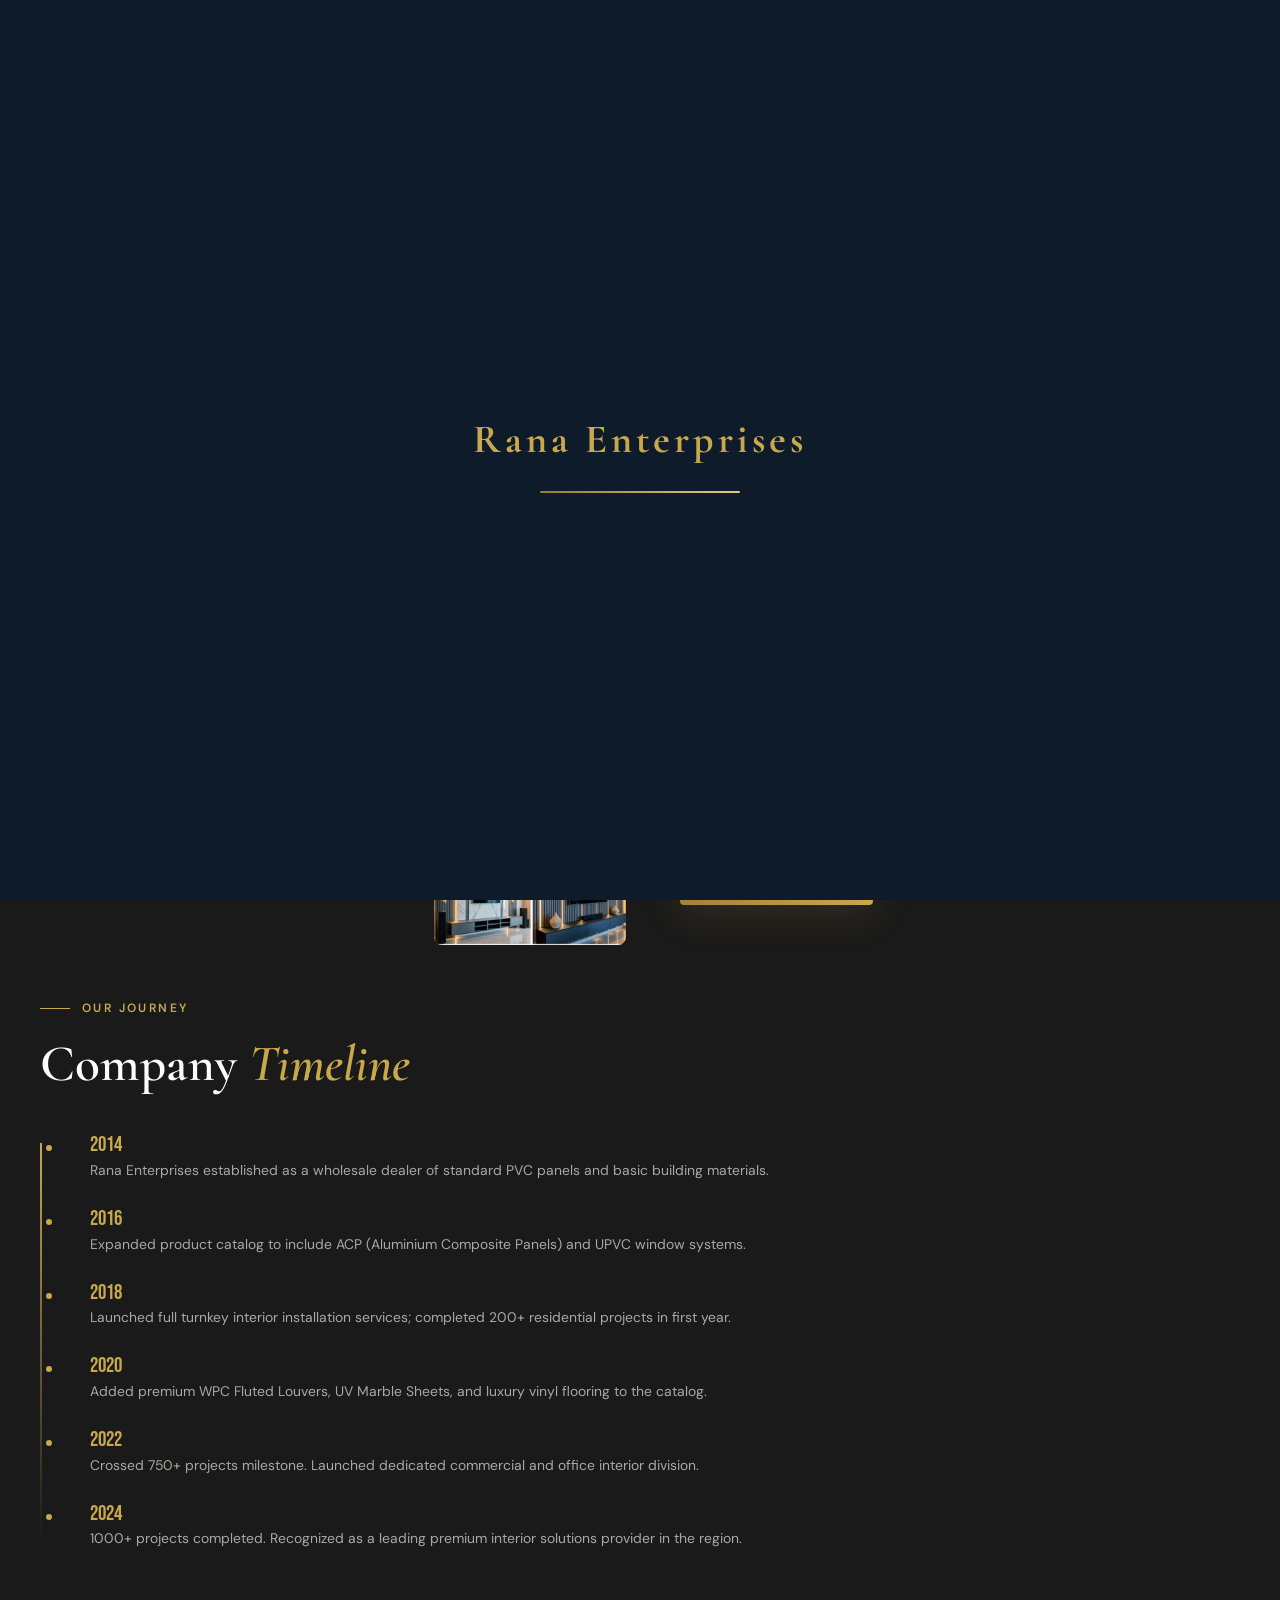
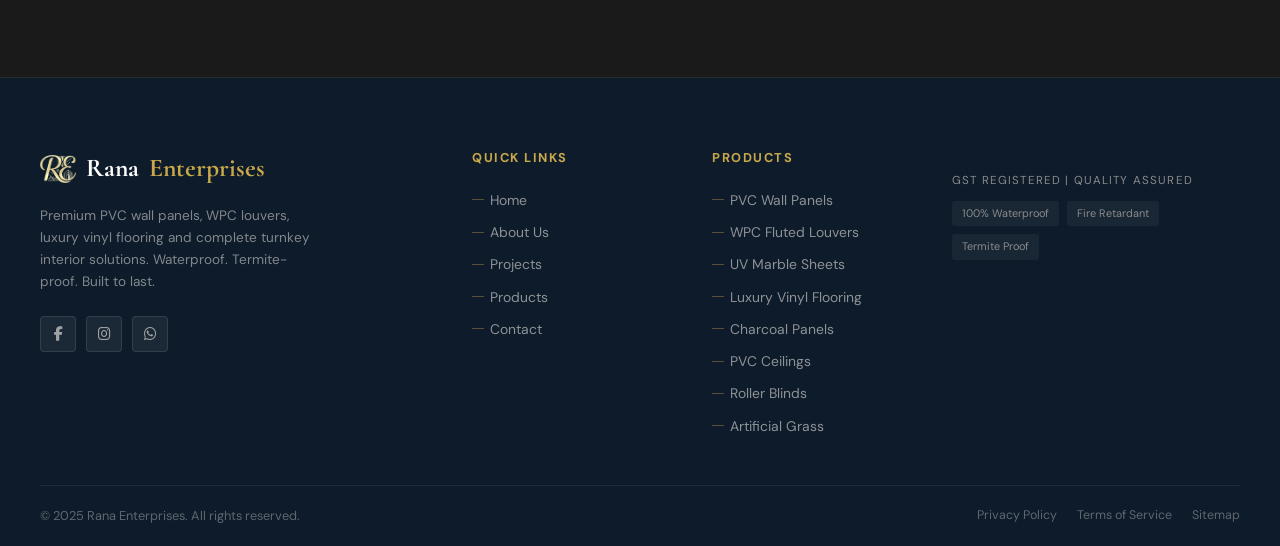
==== about.html @ abaf4eef "f" ====
<!DOCTYPE html>
<html lang="en">
<head>
<meta charset="UTF-8">
<meta name="viewport" content="width=device-width, initial-scale=1.0">
<title>Rana Enterprises | About Us</title>
<meta name="description" content="Learn how Rana Enterprises delivers durable PVC, WPC, and composite interior solutions with expert design and installation services.">
<meta property="og:title" content="Rana Enterprises | Premium Interior Solutions">
<meta property="og:description" content="Transform your space with premium PVC wall panels, WPC louvers, and flooring systems. Waterproof. Termite-proof. 1000+ projects.">
<meta property="og:type" content="website">
<meta property="og:url" content="https://ranaenterprise.netlify.app/about.html">
<meta property="og:site_name" content="Rana Enterprises">
<meta property="og:image" content="https://ranaenterprise.netlify.app/images/hero%20image.jpeg">
<meta name="twitter:card" content="summary_large_image">
<meta name="twitter:title" content="Rana Enterprises | Premium Interior Solutions">
<meta name="twitter:description" content="Learn about Rana Enterprises and our premium interior materials and turnkey installation services.">
<meta name="twitter:image" content="https://ranaenterprise.netlify.app/images/hero%20image.jpeg">
<link rel="canonical" href="https://ranaenterprise.netlify.app/about.html">
<meta name="robots" content="index, follow">
<meta name="google-site-verification" content="ZkiQlx0ZmdJBZcfLqSFA2sCXxiB3icW25ZagEXzo4P0">
<link rel="icon" href="images/logo/small logo.png" type="image/png">
<link rel="preconnect" href="https://fonts.googleapis.com">
<link href="https://fonts.googleapis.com/css2?family=Cormorant+Garamond:wght@300;400;500;600;700&family=DM+Sans:wght@300;400;500;600&family=Bebas+Neue&display=swap" rel="stylesheet">
<link rel="stylesheet" href="style.css">
<link rel="stylesheet" href="https://cdnjs.cloudflare.com/ajax/libs/font-awesome/6.5.0/css/all.min.css">
<script type="application/ld+json">
{
  "@context": "https://schema.org",
  "@type": "LocalBusiness",
  "name": "Rana Enterprises",
  "description": "Premium PVC wall panels, WPC louvers, flooring systems, and turnkey interior solutions.",
  "telephone": "+91-92652-11720",
  "address": {
    "@type": "PostalAddress",
    "addressCountry": "IN"
  },
  "openingHours": "Mo-Sa 09:00-19:00",
  "sameAs": ["https://www.facebook.com/share/1EucKPHmj1/","https://www.instagram.com/ranjeet_rana_0121"]
}
</script>
<script type="application/ld+json">
{
  "@context": "https://schema.org",
  "@type": "WebSite",
  "name": "Rana Enterprises",
  "alternateName": "Rana",
  "url": "https://ranaenterprise.netlify.app/"
}
</script>
</head>
<body>
<div id="scroll-progress"></div>
<div id="loader">
  <div class="loader-logo">Rana Enterprises</div>
  <div class="loader-line"><div class="loader-line-fill"></div></div>
</div>
<nav id="navbar">
  <a href="index.html" class="nav-logo">
    <div class="nav-logo-icon"><img src="images/logo/small logo.png" alt="Rana Enterprises logo"></div>
    Rana <span>Enterprises</span>
  </a>
  <div class="nav-menu" id="nav-menu">
    <a href="index.html" data-page="home">Home</a>
    <a href="about.html" data-page="about">About Us</a>
    <a href="projects.html" data-page="projects">Projects</a>
    <a href="products.html" data-page="products-page">Products</a>
    <a href="contact.html" data-page="contact">Contact</a>
  </div>
  <div class="hamburger" id="hamburger" onclick="toggleMobile()">
    <span></span><span></span><span></span>
  </div>
</nav><div class="mobile-menu" id="mobile-menu">
  <a href="index.html" onclick="closeMobile()">Home</a>
  <a href="about.html" onclick="closeMobile()">About Us</a>
  <a href="projects.html" onclick="closeMobile()">Projects</a>
  <a href="products.html" onclick="closeMobile()">Products</a>
  <a href="contact.html" onclick="closeMobile()">Contact</a>
  </div>
<div style="height:72px;background:var(--deep-blue)"></div>
  <section id="about" class="section-pad">
    <div class="container">
      <div class="about-grid">
        <div class="about-images" data-aos="fade-right">
          <div class="about-img-main">
            <video src="images/about .mp4" class="about-main-video" autoplay muted loop playsinline preload="metadata" aria-label="Rana Enterprises interior solutions"></video>
          </div>
          <div class="about-img-accent">
            <img src="images/img.jpeg" alt="PVC Panel Installation" loading="lazy">
          </div>
        </div>
        <div class="about-content" data-aos="fade-left">
          <div class="section-label">Our Story</div>
          <h1 class="section-title">Pioneering <em>Interior Excellence</em> for Over a Decade</h1>
          <div class="gold-line"></div>
          <p style="font-size:0.95rem;color:rgba(248,244,238,0.7);line-height:1.8;margin-bottom:16px">Founded with a vision to bring world-class interior finishing materials to every Indian home and business, Rana Enterprises has grown from a modest building materials dealership into a comprehensive interior solutions provider with deep expertise in PVC, WPC, and composite materials.</p>
          <p style="font-size:0.95rem;color:rgba(248,244,238,0.7);line-height:1.8;margin-bottom:32px">Operating as both a wholesale distributor and a turnkey interior services company, we bridge the gap between wholesale affordability and premium architectural design—serving homeowners, contractors, architects, and commercial developers with equal dedication.</p>
          <div style="display:grid;grid-template-columns:1fr 1fr 1fr;gap:20px;margin-bottom:36px">
            <div style="text-align:center;padding:20px;background:rgba(255,255,255,0.03);border-radius:8px;border:1px solid rgba(201,168,76,0.15)">
              <div style="font-family:'Bebas Neue',sans-serif;font-size:2.5rem;color:var(--gold);line-height:1" class="counter" data-target="1000">0</div>
              <div style="font-size:0.75rem;color:var(--text-muted);text-transform:uppercase;letter-spacing:0.08em;margin-top:4px">Projects</div>
            </div>
            <div style="text-align:center;padding:20px;background:rgba(255,255,255,0.03);border-radius:8px;border:1px solid rgba(201,168,76,0.15)">
              <div style="font-family:'Bebas Neue',sans-serif;font-size:2.5rem;color:var(--gold);line-height:1" class="counter" data-target="10">0</div>
              <div style="font-size:0.75rem;color:var(--text-muted);text-transform:uppercase;letter-spacing:0.08em;margin-top:4px">Years Exp.</div>
            </div>
            <div style="text-align:center;padding:20px;background:rgba(255,255,255,0.03);border-radius:8px;border:1px solid rgba(201,168,76,0.15)">
              <div style="font-family:'Bebas Neue',sans-serif;font-size:2.5rem;color:var(--gold);line-height:1" class="counter" data-target="500">0</div>
              <div style="font-size:0.75rem;color:var(--text-muted);text-transform:uppercase;letter-spacing:0.08em;margin-top:4px">Happy Clients</div>
            </div>
          </div>
          <a href="contact.html" class="btn-primary"><i class="fas fa-phone"></i> Get in Touch</a>
        </div>
      </div>

      <!-- Timeline -->
      <div style="margin-top:80px" data-aos>
        <div class="section-label">Our Journey</div>
        <h2 class="section-title" style="margin-bottom:40px">Company <em>Timeline</em></h2>
        <div class="timeline">
          <div class="timeline-item">
            <div class="timeline-year">2014</div>
            <div class="timeline-desc">Rana Enterprises established as a wholesale dealer of standard PVC panels and basic building materials.</div>
          </div>
          <div class="timeline-item">
            <div class="timeline-year">2016</div>
            <div class="timeline-desc">Expanded product catalog to include ACP (Aluminium Composite Panels) and UPVC window systems.</div>
          </div>
          <div class="timeline-item">
            <div class="timeline-year">2018</div>
            <div class="timeline-desc">Launched full turnkey interior installation services; completed 200+ residential projects in first year.</div>
          </div>
          <div class="timeline-item">
            <div class="timeline-year">2020</div>
            <div class="timeline-desc">Added premium WPC Fluted Louvers, UV Marble Sheets, and luxury vinyl flooring to the catalog.</div>
          </div>
          <div class="timeline-item">
            <div class="timeline-year">2022</div>
            <div class="timeline-desc">Crossed 750+ projects milestone. Launched dedicated commercial and office interior division.</div>
          </div>
          <div class="timeline-item">
            <div class="timeline-year">2024</div>
            <div class="timeline-desc">1000+ projects completed. Recognized as a leading premium interior solutions provider in the region.</div>
          </div>
        </div>
      </div>
    </div>
  </section>
</div>

<!-- ==========================================<footer>==========================================-->
<footer>
  <div class="footer-main">
    <div class="container">
      <div class="footer-grid">
        <div class="footer-brand">
          <div class="footer-logo"><div class="nav-logo-icon"><img src="images/logo/small logo.png" alt="Rana Enterprises logo"></div>Rana <span>Enterprises</span></div>
          <p class="footer-tagline">Premium PVC wall panels, WPC louvers, luxury vinyl flooring and complete turnkey interior solutions. Waterproof. Termite-proof. Built to last.</p>
          <div class="footer-socials">
            <a href="https://www.facebook.com/share/1EucKPHmj1/" class="social-btn" aria-label="Facebook" target="_blank" rel="noopener noreferrer"><i class="fab fa-facebook-f"></i></a>
            <a href="https://www.instagram.com/ranjeet_rana_0121?igsh=bjB0dzAxNHVwMGg=" class="social-btn" aria-label="Instagram" target="_blank" rel="noopener noreferrer"><i class="fab fa-instagram"></i></a>
            <a href="https://wa.me/919265211720" class="social-btn" aria-label="WhatsApp" target="_blank" rel="noopener noreferrer"><i class="fab fa-whatsapp"></i></a>
          </div>
        </div>
        <div class="footer-col">
          <h4>Quick Links</h4>
          <div class="footer-links">
            <a href="index.html">Home</a>
            <a href="about.html">About Us</a>
            <a href="projects.html">Projects</a>
            <a href="products.html">Products</a>
            <a href="contact.html">Contact</a>
          </div>
        </div>
        <div class="footer-col">
          <h4>Products</h4>
          <div class="footer-links">
            <a href="#">PVC Wall Panels</a>
            <a href="#">WPC Fluted Louvers</a>
            <a href="#">UV Marble Sheets</a>
            <a href="#">Luxury Vinyl Flooring</a>
            <a href="#">Charcoal Panels</a>
            <a href="#">PVC Ceilings</a>
            <a href="#">Roller Blinds</a>
            <a href="#">Artificial Grass</a>
          </div>
        </div>
        <div class="footer-col">
          <div style="margin-top:24px">
            <p style="font-size:0.72rem;color:var(--text-muted);text-transform:uppercase;letter-spacing:0.1em;margin-bottom:10px">GST Registered | Quality Assured</p>
            <div style="display:flex;flex-wrap:wrap;gap:8px">
              <span style="padding:4px 10px;background:rgba(255,255,255,0.05);border-radius:3px;font-size:0.68rem;color:var(--text-muted)">100% Waterproof</span>
              <span style="padding:4px 10px;background:rgba(255,255,255,0.05);border-radius:3px;font-size:0.68rem;color:var(--text-muted)">Fire Retardant</span>
              <span style="padding:4px 10px;background:rgba(255,255,255,0.05);border-radius:3px;font-size:0.68rem;color:var(--text-muted)">Termite Proof</span>
            </div>
          </div>
        </div>
      </div>
    </div>
  </div>
  <div class="container">
    <div class="footer-bottom">
      <p>© 2025 Rana Enterprises. All rights reserved.</p>
      <div class="footer-bottom-links">
        <a href="#">Privacy Policy</a>
        <a href="#">Terms of Service</a>
        <a href="#">Sitemap</a>
      </div>
    </div>
  </div></footer><div class="modal-overlay" id="quote-modal">
  <div class="modal-box">
    <button class="modal-close" onclick="closeModal()"><i class="fas fa-times"></i></button>
    <h3 class="section-title" style="font-size:1.5rem;margin-bottom:6px">Request Free Estimate</h3>
    <p style="color:var(--text-muted);font-size:0.85rem;margin-bottom:24px">Share your details and we'll contact you within 2 hours.</p>
    <div class="form-group"><label>Full Name *</label><input type="text" placeholder="Your name"></div>
    <div class="form-group"><label>Phone *</label><input type="tel" placeholder="+91-92652-11720"></div>
    <div class="form-group"><label>Service Needed</label>
      <select>
        <option>Wall Paneling</option>
        <option>Flooring</option>
        <option>Ceiling</option>
        <option>Full Turnkey Interior</option>
        <option>Renovation</option>
      </select>
    </div>
    <button class="btn-primary" style="width:100%;justify-content:center" onclick="submitForm()"><i class="fas fa-paper-plane"></i> Submit Request</button>
  </div>
</div>
<div class="floating-buttons">
  <a href="https://wa.me/919265211720" class="floating-btn floating-btn-whatsapp" title="WhatsApp"><i class="fab fa-whatsapp"></i></a>
  <a href="tel:+919265211720" class="floating-btn floating-btn-call" title="Call"><i class="fas fa-phone"></i></a>
  <a href="contact.html" class="floating-btn floating-btn-quote" title="Get Quote"><i class="fas fa-envelope"></i></a>
</div>
<script src="app.js"></script>
<script>window.addEventListener("load", function(){ setTimeout(function(){ document.getElementById("loader").classList.add("hidden"); }, 1900); initCounters(); initAOS(); });</script>
</body>
</html>
---- style.css ----
/* ==========================================
   CSS VARIABLES & RESET
==========================================*/
:root {
  --gold: #C9A84C;
  --gold-light: #E2C97E;
  --gold-dark: #9A7A2E;
  --charcoal: #1A1A1A;
  --charcoal-mid: #2A2A2A;
  --charcoal-soft: #3A3A3A;
  --deep-blue: #0D1B2A;
  --blue-accent: #1E3A5F;
  --cream: #F8F4EE;
  --cream-dark: #EDE6D9;
  --white: #FFFFFF;
  --text-muted: #8A8A8A;
  --glass-bg: rgba(255,255,255,0.05);
  --glass-border: rgba(201,168,76,0.2);
  --shadow-gold: 0 8px 40px rgba(201,168,76,0.15);
  --shadow-deep: 0 20px 60px rgba(0,0,0,0.4);
  --radius: 4px;
  --radius-lg: 12px;
  --transition: all 0.4s cubic-bezier(0.25,0.46,0.45,0.94);
}

*, *::before, *::after { margin:0; padding:0; box-sizing:border-box; }

html { scroll-behavior: smooth; font-size: 16px; }

body {
  font-family: 'DM Sans', sans-serif;
  background: var(--charcoal);
  color: var(--cream);
  overflow-x: hidden;
  line-height: 1.6;
}

img { max-width:100%; display:block; }
a { text-decoration:none; color:inherit; }
button { cursor:pointer; font-family:inherit; border:none; outline:none; }
ul { list-style:none; }

/* ==========================================
   SCROLL PROGRESS BAR
==========================================*/
#scroll-progress {
  position: fixed;
  top: 0; left: 0;
  height: 3px;
  background: linear-gradient(90deg, var(--gold-dark), var(--gold-light));
  z-index: 9999;
  width: 0%;
  transition: width 0.1s;
}

/* ==========================================
   LOADING SCREEN
==========================================*/
#loader {
  position: fixed;
  inset: 0;
  background: var(--deep-blue);
  z-index: 99999;
  display: flex;
  flex-direction: column;
  align-items: center;
  justify-content: center;
  gap: 20px;
  transition: opacity 0.6s, visibility 0.6s;
}
#loader.hidden { opacity:0; visibility:hidden; }
.loader-logo {
  font-family: 'Cormorant Garamond', serif;
  font-size: 2.5rem;
  font-weight: 700;
  color: var(--gold);
  letter-spacing: 0.1em;
}
.loader-line {
  width: 200px;
  height: 2px;
  background: var(--charcoal-soft);
  border-radius: 10px;
  overflow: hidden;
}
.loader-line-fill {
  height: 100%;
  width: 0%;
  background: linear-gradient(90deg, var(--gold-dark), var(--gold-light));
  animation: load-fill 1.8s ease forwards;
}
@keyframes load-fill { to { width:100%; } }

/* ==========================================
   NAVBAR
==========================================*/
#navbar {
  position: fixed;
  top: 0; left: 0; right: 0;
  z-index: 1000;
  padding: 0 40px;
  height: 72px;
  display: flex;
  align-items: center;
  justify-content: space-between;
  transition: var(--transition);
  background: transparent;
}
#navbar.scrolled {
  background: rgba(10,18,28,0.97);
  backdrop-filter: blur(20px);
  box-shadow: 0 2px 30px rgba(0,0,0,0.5);
  height: 62px;
}
.nav-logo {
  font-family: 'Cormorant Garamond', serif;
  font-size: 1.55rem;
  font-weight: 700;
  color: var(--white);
  letter-spacing: 0.08em;
  display: flex;
  align-items: center;
  gap: 10px;
}
.nav-logo span { color: var(--gold); }
.nav-logo-icon {
  width: 36px; height: 36px;
  display: flex;
  align-items: center;
  justify-content: center;
}
.nav-logo-icon img {
  width: 100%;
  height: 100%;
  object-fit: contain;
}
.nav-menu {
  display: flex;
  align-items: center;
  gap: 32px;
}
.nav-menu a {
  font-size: 0.875rem;
  font-weight: 500;
  letter-spacing: 0.06em;
  text-transform: uppercase;
  color: rgba(248,244,238,0.8);
  position: relative;
  transition: color 0.3s;
}
.nav-menu a::after {
  content:'';
  position:absolute;
  bottom:-4px; left:0;
  width:0; height:1px;
  background: var(--gold);
  transition: width 0.3s;
}
.nav-menu a:hover { color: var(--gold); }
.nav-menu a:hover::after { width:100%; }
.nav-menu a.active { color: var(--gold); }

.nav-actions {
  display: flex;
  align-items: center;
  gap: 12px;
}
.btn-nav-call, .btn-nav-whatsapp, .btn-nav-quote {
  padding: 8px 16px;
  border-radius: var(--radius);
  font-size: 0.8rem;
  font-weight: 600;
  letter-spacing: 0.04em;
  transition: var(--transition);
  display: flex;
  align-items: center;
  gap: 6px;
}
.btn-nav-call {
  background: transparent;
  border: 1px solid rgba(201,168,76,0.4);
  color: var(--gold-light);
}
.btn-nav-call:hover { background: rgba(201,168,76,0.1); border-color: var(--gold); }
.btn-nav-whatsapp {
  background: #25D366;
  color: white;
}
.btn-nav-whatsapp:hover { background: #20BD5A; transform: translateY(-1px); }
.btn-nav-quote {
  background: linear-gradient(135deg, var(--gold-dark), var(--gold));
  color: var(--charcoal);
}
.btn-nav-quote:hover { transform: translateY(-2px); box-shadow: var(--shadow-gold); }

.hamburger {
  display: none;
  flex-direction: column;
  gap: 5px;
  cursor: pointer;
  padding: 4px;
}
.hamburger span {
  display:block; width:24px; height:2px;
  background: var(--cream);
  transition: var(--transition);
}
.hamburger.open span:nth-child(1) { transform: translateY(7px) rotate(45deg); }
.hamburger.open span:nth-child(2) { opacity:0; }
.hamburger.open span:nth-child(3) { transform: translateY(-7px) rotate(-45deg); }

.mobile-menu {
  display: none;
  position: fixed;
  top: 62px; left:0; right:0;
  background: rgba(10,18,28,0.98);
  backdrop-filter: blur(20px);
  padding: 24px 40px 32px;
  flex-direction: column;
  gap: 20px;
  z-index: 999;
  border-bottom: 1px solid var(--glass-border);
}
.mobile-menu.open { display: flex; }
.mobile-menu a {
  font-size: 1rem;
  font-weight: 500;
  letter-spacing: 0.06em;
  text-transform: uppercase;
  color: var(--cream);
  padding: 8px 0;
  border-bottom: 1px solid rgba(255,255,255,0.07);
}

/* ==========================================
   BACK TO TOP & FLOATING BUTTONS
==========================================*/
#back-top {
  position: fixed;
  bottom: 160px; right: 28px;
  width: 44px; height: 44px;
  background: var(--charcoal-mid);
  border: 1px solid var(--glass-border);
  border-radius: 50%;
  display: flex; align-items:center; justify-content:center;
  color: var(--gold);
  font-size: 1rem;
  cursor: pointer;
  opacity: 0; pointer-events: none;
  transition: var(--transition);
  z-index: 990;
}
#back-top.visible { opacity:1; pointer-events:auto; }
#back-top:hover { background: var(--gold); color: var(--charcoal); transform: translateY(-3px); }

/* ==========================================
   FLOATING BUTTONS
==========================================*/
.floating-buttons {
  position: fixed;
  bottom: 28px;
  right: 28px;
  display: flex;
  flex-direction: column;
  gap: 12px;
  z-index: 990;
}

.floating-btn {
  width: 56px;
  height: 56px;
  border-radius: 50%;
  display: flex;
  align-items: center;
  justify-content: center;
  font-size: 1.4rem;
  border: none;
  cursor: pointer;
  transition: var(--transition);
  box-shadow: 0 4px 20px rgba(0,0,0,0.3);
}

.floating-btn-whatsapp {
  background: #25D366;
  color: white;
}

.floating-btn-whatsapp:hover {
  background: #20BD5A;
  transform: scale(1.1) translateY(-3px);
}

.floating-btn-call {
  background: var(--gold);
  color: var(--charcoal);
  font-weight: 600;
}

.floating-btn-call:hover {
  background: var(--gold-light);
  transform: scale(1.1) translateY(-3px);
}

.floating-btn-quote {
  background: linear-gradient(135deg, var(--gold-dark), var(--gold));
  color: var(--charcoal);
}

.floating-btn-quote:hover {
  transform: scale(1.1) translateY(-3px);
  box-shadow: 0 8px 30px rgba(201,168,76,0.3);
}

.whatsapp-float {
  position: fixed;
  bottom: 100px; right: 28px;
  width: 54px; height: 54px;
  background: #25D366;
  border-radius: 50%;
  display: flex; align-items:center; justify-content:center;
  font-size: 1.6rem;
  color: white;
  box-shadow: 0 6px 24px rgba(37,211,102,0.4);
  z-index: 990;
  transition: var(--transition);
  animation: pulse-green 2.5s ease-in-out infinite;
}
.whatsapp-float:hover { transform: scale(1.12); }

.quote-float {
  position: fixed;
  bottom: 28px; right: 28px;
  padding: 12px 20px;
  background: linear-gradient(135deg, var(--gold-dark), var(--gold));
  color: var(--charcoal);
  font-size: 0.8rem;
  font-weight: 700;
  letter-spacing: 0.05em;
  text-transform: uppercase;
  border-radius: 30px;
  z-index: 990;
  box-shadow: var(--shadow-gold);
  transition: var(--transition);
  animation: pulse-gold 3s ease-in-out infinite;
}
.quote-float:hover { transform: translateY(-3px) scale(1.03); }

@keyframes pulse-green {
  0%,100% { box-shadow: 0 6px 24px rgba(37,211,102,0.4); }
  50% { box-shadow: 0 6px 40px rgba(37,211,102,0.7); }
}
@keyframes pulse-gold {
  0%,100% { box-shadow: 0 8px 30px rgba(201,168,76,0.3); }
  50% { box-shadow: 0 8px 50px rgba(201,168,76,0.6); }
}

/* ==========================================
   SECTION UTILITIES
==========================================*/
section { position:relative; }
.container { max-width: 1320px; margin: 0 auto; padding: 0 40px; }
.section-pad { padding: 100px 0; }
.section-pad-sm { padding: 70px 0; }

.section-label {
  font-size: 0.75rem;
  font-weight: 600;
  letter-spacing: 0.2em;
  text-transform: uppercase;
  color: var(--gold);
  display: flex;
  align-items: center;
  gap: 12px;
  margin-bottom: 16px;
}
.section-label::before {
  content:'';
  width:30px; height:1px;
  background: var(--gold);
}

.section-title {
  font-family: 'Cormorant Garamond', serif;
  font-size: clamp(2rem, 4vw, 3.2rem);
  font-weight: 600;
  line-height: 1.2;
  color: var(--white);
  margin-bottom: 20px;
}
.section-title em { color: var(--gold); font-style: italic; }

.section-subtitle {
  font-size: 1rem;
  color: var(--text-muted);
  max-width: 560px;
  line-height: 1.7;
}

.gold-line {
  width: 60px; height: 2px;
  background: linear-gradient(90deg, var(--gold), transparent);
  margin: 20px 0;
}

/* Button styles */
.btn-primary {
  display: inline-flex;
  align-items: center;
  gap: 8px;
  padding: 14px 30px;
  background: linear-gradient(135deg, var(--gold-dark), var(--gold));
  color: var(--charcoal);
  font-weight: 700;
  font-size: 0.875rem;
  letter-spacing: 0.08em;
  text-transform: uppercase;
  border-radius: var(--radius);
  transition: var(--transition);
  box-shadow: var(--shadow-gold);
}
.btn-primary:hover { transform: translateY(-3px); box-shadow: 0 12px 40px rgba(201,168,76,0.4); }

.btn-outline {
  display: inline-flex;
  align-items: center;
  gap: 8px;
  padding: 13px 28px;
  background: transparent;
  color: var(--cream);
  font-weight: 600;
  font-size: 0.875rem;
  letter-spacing: 0.08em;
  text-transform: uppercase;
  border: 1px solid rgba(248,244,238,0.3);
  border-radius: var(--radius);
  transition: var(--transition);
}
.btn-outline:hover { border-color: var(--gold); color: var(--gold); transform: translateY(-2px); }

.btn-gold-outline {
  display: inline-flex;
  align-items: center;
  gap: 8px;
  padding: 12px 26px;
  background: transparent;
  color: var(--gold);
  font-weight: 600;
  font-size: 0.8rem;
  letter-spacing: 0.08em;
  text-transform: uppercase;
  border: 1px solid var(--gold);
  border-radius: var(--radius);
  transition: var(--transition);
}
.btn-gold-outline:hover { background: var(--gold); color: var(--charcoal); }

/* ==========================================
   HERO SECTION
==========================================*/
#hero {
  min-height: 100vh;
  display: flex;
  align-items: center;
  position: relative;
  overflow: hidden;
  background: var(--deep-blue);
}
.hero-bg {
  position: absolute;
  inset: 0;
  background:
    linear-gradient(135deg, rgba(13,27,42,0.97) 0%, rgba(13,27,42,0.7) 50%, rgba(13,27,42,0.85) 100%),
    url("images/hero image.jpeg") center/cover no-repeat;
  z-index: 0;
}
.hero-bg::after {
  content:'';
  position:absolute;
  inset:0;
  background: radial-gradient(ellipse at 70% 50%, rgba(201,168,76,0.06) 0%, transparent 70%);
}
.hero-content {
  position: relative;
  z-index: 2;
  padding-top: 100px;
  max-width: 780px;
}
.hero-badge {
  display: inline-flex;
  align-items: center;
  gap: 8px;
  padding: 7px 16px;
  background: rgba(201,168,76,0.1);
  border: 1px solid rgba(201,168,76,0.25);
  border-radius: 30px;
  font-size: 0.75rem;
  font-weight: 600;
  letter-spacing: 0.12em;
  text-transform: uppercase;
  color: var(--gold-light);
  margin-bottom: 28px;
  animation: fade-up 0.8s 0.2s both;
}
.hero-badge i { font-size: 0.7rem; }
.hero-title {
  font-family: 'Cormorant Garamond', serif;
  font-size: clamp(2.8rem, 6vw, 5rem);
  font-weight: 700;
  line-height: 1.1;
  color: var(--white);
  margin-bottom: 24px;
  animation: fade-up 0.8s 0.4s both;
}
.hero-title em { color: var(--gold); font-style: italic; display:block; }
.hero-subtitle {
  font-size: 1.1rem;
  color: rgba(248,244,238,0.65);
  line-height: 1.7;
  max-width: 520px;
  margin-bottom: 36px;
  animation: fade-up 0.8s 0.6s both;
}
.hero-btns {
  display: flex;
  gap: 16px;
  flex-wrap: wrap;
  animation: fade-up 0.8s 0.8s both;
}
.hero-badges {
  display: flex;
  flex-wrap: wrap;
  gap: 12px;
  margin-top: 52px;
  animation: fade-up 0.8s 1s both;
}
.trust-badge {
  display: flex;
  align-items: center;
  gap: 7px;
  padding: 8px 14px;
  background: rgba(255,255,255,0.05);
  border: 1px solid rgba(255,255,255,0.1);
  border-radius: 30px;
  font-size: 0.78rem;
  font-weight: 500;
  color: rgba(248,244,238,0.75);
  backdrop-filter: blur(10px);
}
.trust-badge i { color: var(--gold); font-size: 0.8rem; }

.hero-stats {
  position: absolute;
  bottom: 60px; right: 60px;
  display: flex;
  flex-direction: column;
  gap: 20px;
  z-index: 2;
  animation: fade-left 0.8s 1s both;
}
.hero-stat {
  background: rgba(255,255,255,0.04);
  border: 1px solid rgba(201,168,76,0.15);
  border-radius: var(--radius-lg);
  padding: 16px 22px;
  backdrop-filter: blur(20px);
  text-align: right;
}
.hero-stat-num {
  font-family: 'Bebas Neue', sans-serif;
  font-size: 2rem;
  color: var(--gold);
  line-height: 1;
}
.hero-stat-label {
  font-size: 0.72rem;
  color: var(--text-muted);
  letter-spacing: 0.1em;
  text-transform: uppercase;
  margin-top: 2px;
}
.hero-scroll {
  position: absolute;
  bottom: 32px; left: 50%;
  transform: translateX(-50%);
  z-index: 2;
  display: flex;
  flex-direction: column;
  align-items: center;
  gap: 8px;
  color: rgba(248,244,238,0.4);
  font-size: 0.7rem;
  letter-spacing: 0.15em;
  text-transform: uppercase;
  animation: bounce-gentle 2s ease-in-out infinite;
}
.hero-scroll i { font-size: 1.2rem; color: var(--gold); }

@keyframes bounce-gentle {
  0%,100% { transform: translateX(-50%) translateY(0); }
  50% { transform: translateX(-50%) translateY(6px); }
}
@keyframes fade-up { from { opacity:0; transform: translateY(30px); } to { opacity:1; transform: translateY(0); } }
@keyframes fade-left { from { opacity:0; transform: translateX(30px); } to { opacity:1; transform: translateX(0); } }

/* ==========================================
   STATS BAR
==========================================*/
#stats-bar {
  background: linear-gradient(135deg, var(--gold-dark), var(--gold-dark) 40%, #8A6820);
  padding: 32px 0;
  position: relative;
  overflow: hidden;
}
#stats-bar::before {
  content:'';
  position:absolute;
  inset:0;
  background: repeating-linear-gradient(
    -45deg,
    transparent,
    transparent 10px,
    rgba(255,255,255,0.03) 10px,
    rgba(255,255,255,0.03) 20px
  );
}
.stats-grid {
  display: flex;
  justify-content: space-around;
  align-items: center;
  flex-wrap: wrap;
  gap: 20px;
  position: relative;
}
.stat-item {
  text-align: center;
}
.stat-item-num {
  font-family: 'Bebas Neue', sans-serif;
  font-size: 2.8rem;
  color: var(--charcoal);
  line-height: 1;
}
.stat-item-label {
  font-size: 0.8rem;
  font-weight: 600;
  color: rgba(26,26,26,0.7);
  letter-spacing: 0.08em;
  text-transform: uppercase;
  margin-top: 4px;
}
.stat-divider { width:1px; height:50px; background: rgba(26,26,26,0.2); }

/* ==========================================
   SERVICES SECTION
==========================================*/
#services { background: var(--charcoal); }
.services-header {
  display: flex;
  justify-content: space-between;
  align-items: flex-end;
  margin-bottom: 60px;
  gap: 30px;
  flex-wrap: wrap;
}
.services-grid {
  display: grid;
  grid-template-columns: repeat(3, 1fr);
  gap: 2px;
}
.service-card {
  position: relative;
  overflow: hidden;
  aspect-ratio: 4/3;
  cursor: pointer;
  group: '';
}
.service-card img,
.service-card video {
  width: 100%; height: 100%;
  object-fit: cover;
  display: block;
}
.service-card .service-video-poster {
  position: absolute;
  inset: 0;
  z-index: 1;
  transition: opacity 0.4s ease;
}
.service-card .service-video {
  position: absolute;
  inset: 0;
  z-index: 2;
  opacity: 0;
  pointer-events: none;
  background: #000;
  transition: opacity 0.4s ease;
}
.service-card.video-ready .service-video-poster {
  opacity: 0;
}
.service-card.video-ready .service-video {
  opacity: 1;
}
.service-card:hover img,
.service-card:hover video { transform: scale(1.08); }
.service-overlay {
  position: absolute;
  inset: 0;
  z-index: 3;
  background: linear-gradient(to top, rgba(10,18,28,0.97) 0%, rgba(10,18,28,0.2) 60%, transparent 100%);
  display: flex;
  flex-direction: column;
  justify-content: flex-end;
  padding: 28px;
  transition: var(--transition);
}
.service-card:hover .service-overlay {
  background: linear-gradient(to top, rgba(10,18,28,1) 0%, rgba(10,18,28,0.7) 60%, rgba(10,18,28,0.3) 100%);
}
.service-icon {
  width: 42px; height: 42px;
  background: rgba(201,168,76,0.15);
  border: 1px solid rgba(201,168,76,0.3);
  border-radius: var(--radius);
  display: flex;
  align-items: center;
  justify-content: center;
  color: var(--gold);
  font-size: 1rem;
  margin-bottom: 10px;
  transition: var(--transition);
}
.service-card:hover .service-icon { background: var(--gold); color: var(--charcoal); }
.service-card h3 {
  font-family: 'Cormorant Garamond', serif;
  font-size: 1.3rem;
  font-weight: 600;
  color: var(--white);
  margin-bottom: 6px;
  position: relative;
  z-index: 4;
}
.service-card p {
  font-size: 0.82rem;
  color: rgba(248,244,238,0.55);
  line-height: 1.5;
  max-height: 80px;
  overflow: hidden;
  transition: max-height 0.4s ease, opacity 0.4s;
  opacity: 1;
  position: relative;
  z-index: 4;
}
.service-card-cta {
  display: inline-flex;
  align-items: center;
  gap: 6px;
  color: var(--gold);
  font-size: 0.78rem;
  font-weight: 600;
  letter-spacing: 0.08em;
  text-transform: uppercase;
  margin-top: 10px;
  opacity: 1;
  transform: translateY(0);
  transition: var(--transition);
  position: relative;
  z-index: 4;
}

/* ==========================================
   FEATURED PRODUCTS
==========================================*/
#products { background: #111111; }
.products-filter {
  display: flex;
  gap: 8px;
  flex-wrap: wrap;
  margin-bottom: 48px;
}
.filter-btn {
  padding: 8px 18px;
  border-radius: 30px;
  font-size: 0.78rem;
  font-weight: 600;
  letter-spacing: 0.06em;
  text-transform: uppercase;
  background: transparent;
  color: var(--text-muted);
  border: 1px solid rgba(255,255,255,0.1);
  transition: var(--transition);
  cursor: pointer;
}
.filter-btn.active, .filter-btn:hover {
  background: var(--gold);
  color: var(--charcoal);
  border-color: var(--gold);
}
.products-grid {
  display: grid;
  grid-template-columns: repeat(4, 1fr);
  gap: 20px;
}
.product-card {
  background: var(--charcoal-mid);
  border: 1px solid rgba(255,255,255,0.06);
  border-radius: var(--radius-lg);
  overflow: hidden;
  transition: var(--transition);
  cursor: pointer;
}
.product-card:hover {
  transform: translateY(-6px);
  border-color: rgba(201,168,76,0.3);
  box-shadow: var(--shadow-gold);
}
.product-img-wrap {
  position: relative;
  aspect-ratio: 1/1;
  overflow: hidden;
  background: var(--charcoal-soft);
}
.product-img-wrap img,
.product-img-wrap video {
  width:100%; height:100%;
  object-fit: cover;
  display: block;
  transition: transform 0.6s ease;
}
.product-img-wrap video {
  background: #000;
}
.product-card:hover .product-img-wrap img,
.product-card:hover .product-img-wrap video { transform: scale(1.08); }
.product-category-tag {
  position: absolute;
  top: 12px; left: 12px;
  padding: 4px 10px;
  background: rgba(201,168,76,0.9);
  border-radius: 3px;
  font-size: 0.65rem;
  font-weight: 700;
  letter-spacing: 0.1em;
  text-transform: uppercase;
  color: var(--charcoal);
}
.product-wishlist {
  position: absolute;
  top: 12px; right: 12px;
  width: 32px; height: 32px;
  background: rgba(0,0,0,0.5);
  border-radius: 50%;
  display: flex; align-items:center; justify-content:center;
  color: var(--text-muted);
  font-size: 0.85rem;
  transition: var(--transition);
  border: none;
  cursor: pointer;
}
.product-wishlist:hover { color: #e74c3c; background: rgba(0,0,0,0.7); }
.product-wishlist.saved { color: #e74c3c; background: rgba(0,0,0,0.7); }
.product-body {
  padding: 18px;
}
.product-name {
  font-family: 'Cormorant Garamond', serif;
  font-size: 1.1rem;
  font-weight: 600;
  color: var(--white);
  margin-bottom: 6px;
}
.product-features {
  display: flex;
  flex-wrap: wrap;
  gap: 5px;
  margin-bottom: 12px;
}
.product-feature {
  padding: 3px 8px;
  background: rgba(255,255,255,0.05);
  border-radius: 3px;
  font-size: 0.65rem;
  color: var(--text-muted);
}
.product-price {
  font-size: 0.85rem;
  font-weight: 700;
  color: var(--gold);
  margin-bottom: 14px;
}
.product-actions {
  display: flex;
  gap: 8px;
}
.product-actions button {
  flex:1;
  padding: 9px 8px;
  border-radius: var(--radius);
  font-size: 0.72rem;
  font-weight: 600;
  letter-spacing: 0.04em;
  transition: var(--transition);
}
.btn-view {
  background: transparent;
  border: 1px solid rgba(255,255,255,0.15);
  color: var(--cream);
}
.btn-view:hover { border-color: var(--gold); color: var(--gold); }
.btn-quote-sm {
  background: var(--gold);
  color: var(--charcoal);
  border: none;
}
.btn-quote-sm:hover { background: var(--gold-light); transform: translateY(-1px); }

/* ==========================================
   WHY CHOOSE US
==========================================*/
#why-us {
  background: linear-gradient(135deg, var(--deep-blue) 0%, #0F2238 100%);
  position: relative;
  overflow: hidden;
}
#why-us::before {
  content:'';
  position:absolute;
  width:600px; height:600px;
  border-radius: 50%;
  background: radial-gradient(circle, rgba(201,168,76,0.06) 0%, transparent 70%);
  top: -200px; right: -200px;
}
.why-us-grid {
  display: grid;
  grid-template-columns: 1fr 1fr;
  gap: 80px;
  align-items: center;
}
.why-us-content {}
.why-features {
  display: grid;
  grid-template-columns: 1fr 1fr;
  gap: 20px;
  margin-top: 40px;
}
.why-feature {
  display: flex;
  gap: 14px;
  align-items: flex-start;
  padding: 18px;
  background: rgba(255,255,255,0.03);
  border: 1px solid rgba(255,255,255,0.07);
  border-radius: var(--radius-lg);
  transition: var(--transition);
}
.why-feature:hover {
  background: rgba(201,168,76,0.06);
  border-color: rgba(201,168,76,0.2);
  transform: translateY(-3px);
}
.why-feature-icon {
  width: 40px; height: 40px;
  min-width: 40px;
  background: rgba(201,168,76,0.1);
  border-radius: var(--radius);
  display: flex; align-items:center; justify-content:center;
  color: var(--gold);
  font-size: 1rem;
}
.why-feature h4 {
  font-size: 0.9rem;
  font-weight: 600;
  color: var(--white);
  margin-bottom: 4px;
}
.why-feature p { font-size: 0.78rem; color: var(--text-muted); line-height: 1.5; }
.why-us-visual {
  position: relative;
}
.why-main-img {
  border-radius: var(--radius-lg);
  overflow: hidden;
  aspect-ratio: 4/5;
}
.why-main-img img { width:100%; height:100%; object-fit:cover; }
.why-badge-card {
  position: absolute;
  bottom: -20px; left: -30px;
  background: var(--deep-blue);
  border: 1px solid rgba(201,168,76,0.25);
  border-radius: var(--radius-lg);
  padding: 20px 24px;
  min-width: 180px;
  box-shadow: var(--shadow-deep);
}
.why-badge-num {
  font-family: 'Bebas Neue', sans-serif;
  font-size: 2.8rem;
  color: var(--gold);
  line-height: 1;
}
.why-badge-text {
  font-size: 0.78rem;
  color: var(--text-muted);
  margin-top: 2px;
}
.why-cert-row {
  position: absolute;
  top: -20px; right: -20px;
  display: flex;
  flex-direction: column;
  gap: 8px;
}
.cert-pill {
  background: rgba(201,168,76,0.9);
  color: var(--charcoal);
  padding: 6px 14px;
  border-radius: 20px;
  font-size: 0.7rem;
  font-weight: 700;
  letter-spacing: 0.08em;
  text-transform: uppercase;
}

/* ==========================================
   PROJECTS
==========================================*/
#projects { background: var(--charcoal); }
.projects-tabs {
  display: flex;
  gap: 6px;
  margin-bottom: 40px;
  flex-wrap: wrap;
}
.tab-btn {
  padding: 9px 22px;
  border-radius: var(--radius);
  font-size: 0.8rem;
  font-weight: 600;
  letter-spacing: 0.06em;
  text-transform: uppercase;
  background: transparent;
  color: var(--text-muted);
  border: 1px solid rgba(255,255,255,0.1);
  transition: var(--transition);
  cursor: pointer;
}
.tab-btn.active, .tab-btn:hover {
  background: var(--blue-accent);
  color: var(--cream);
  border-color: var(--blue-accent);
}
.projects-masonry, .projects-grid {
  columns: 3;
  column-gap: 16px;
}
.project-item {
  break-inside: avoid;
  margin-bottom: 16px;
  position: relative;
  overflow: hidden;
  border-radius: var(--radius-lg);
  cursor: pointer;
  height: 300px;
  display: block;
}
.project-item img {
  width: 100%;
  height: 100%;
  object-fit: cover;
  display: block;
  transition: transform 0.6s ease;
}
.project-item:hover img { transform: scale(1.05); }
.project-item-overlay {
  position: absolute;
  inset: 0;
  background: linear-gradient(to top, rgba(10,18,28,0.95), transparent 50%);
  opacity: 0;
  transition: var(--transition);
  display: flex;
  flex-direction: column;
  justify-content: flex-end;
  padding: 20px;
}
.project-item:hover .project-item-overlay { opacity: 1; }
.project-item-overlay h4 {
  font-family: 'Cormorant Garamond', serif;
  font-size: 1.1rem;
  font-weight: 600;
  color: var(--white);
  margin-bottom: 4px;
}
.project-item-overlay p { font-size: 0.78rem; color: var(--gold); }

/* ==========================================
   GLASS FILM GALLERY & SLIDESHOW
==========================================*/
.glass-film-slideshow-container {
  position: relative;
  background: rgba(0,0,0,0.3);
  border-radius: var(--radius-lg);
  overflow: hidden;
  max-width: 100%;
}

.glass-film-slide {
  display: none;
  width: 100%;
}

.glass-film-slide.fade {
  animation: fade 1s;
}

@keyframes fade {
  from { opacity: 0.4; }
  to { opacity: 1; }
}

.glass-film-img {
  width: 100%;
  height: auto;
  display: block;
  cursor: zoom-in;
  transition: transform 0.3s ease;
}

.glass-film-img:hover {
  transform: scale(1.02);
}

.glass-film-slideshow-container .prev, 
.glass-film-slideshow-container .next {
  cursor: pointer;
  position: absolute;
  top: 50%;
  width: auto;
  padding: 16px;
  margin-top: -22px;
  color: var(--gold);
  font-weight: bold;
  font-size: 18px;
  transition: 0.3s ease;
  border-radius: 3px;
  background-color: rgba(0,0,0,0.5);
  user-select: none;
  z-index: 100;
}

.glass-film-slideshow-container .next {
  right: 0;
}

.glass-film-slideshow-container .prev {
  left: 0;
}

.glass-film-slideshow-container .prev:hover, 
.glass-film-slideshow-container .next:hover {
  background-color: var(--gold);
  color: var(--charcoal);
}

.glass-film-thumbnails {
  display: grid;
  grid-template-columns: repeat(auto-fit, minmax(120px, 1fr));
  gap: 12px;
  margin-top: 30px;
}

.glass-film-thumbnails img {
  width: 100%;
  height: 100px;
  object-fit: cover;
  border-radius: 8px;
  border: 2px solid rgba(201,168,76,0.2);
  cursor: pointer;
  transition: all 0.3s ease;
}

.glass-film-thumbnails img:hover {
  border-color: var(--gold);
  transform: scale(1.05);
}

/* Zoom Modal */
.zoom-modal {
  display: none;
  position: fixed;
  z-index: 10000;
  padding-top: 50px;
  left: 0;
  top: 0;
  width: 100%;
  height: 100%;
  background-color: rgba(0,0,0,0.95);
  animation: zoomIn 0.3s ease;
}

@keyframes zoomIn {
  from { opacity: 0; }
  to { opacity: 1; }
}

.zoom-modal.active {
  display: flex;
  align-items: center;
  justify-content: center;
}

.zoom-modal img {
  max-width: 90vw;
  max-height: 90vh;
  object-fit: contain;
}

.zoom-modal .close-zoom {
  position: absolute;
  top: 30px;
  right: 45px;
  color: var(--gold);
  font-size: 40px;
  font-weight: bold;
  cursor: pointer;
  z-index: 10001;
}

.zoom-modal .close-zoom:hover {
  color: var(--white);
}

/* Projects Page Hero */
#projects-hero {
  position: relative;
  z-index: 1;
  background-attachment: fixed;
  background-size: cover;
  background-position: center;
}

#projects-hero .hero-title { font-size: 3.2rem; }
#projects-hero .hero-subtitle { font-size: 1.1rem; max-width: 700px; margin: 0 auto; }

/* ==========================================
   TESTIMONIALS
==========================================*/
#testimonials {
  background: #0D1B2A;
  position: relative;
}
.testimonials-grid {
  display: grid;
  grid-template-columns: repeat(3, 1fr);
  gap: 24px;
  margin-top: 60px;
}
.testimonial-card {
  background: rgba(255,255,255,0.03);
  border: 1px solid rgba(255,255,255,0.07);
  border-radius: var(--radius-lg);
  padding: 32px 28px;
  position: relative;
  transition: var(--transition);
}
.testimonial-card:hover {
  border-color: rgba(201,168,76,0.25);
  transform: translateY(-4px);
}
.testimonial-card::before {
  content:'"';
  font-family: 'Cormorant Garamond', serif;
  font-size: 5rem;
  color: rgba(201,168,76,0.1);
  position: absolute;
  top: -10px; left: 20px;
  line-height: 1;
}
.stars { color: var(--gold); font-size: 0.85rem; margin-bottom: 16px; }
.testimonial-text {
  font-size: 0.9rem;
  color: rgba(248,244,238,0.7);
  line-height: 1.7;
  margin-bottom: 20px;
  font-style: italic;
}
.testimonial-author {
  display: flex;
  align-items: center;
  gap: 12px;
}
.author-avatar {
  width: 44px; height: 44px;
  background: var(--blue-accent);
  border-radius: 50%;
  display: flex; align-items:center; justify-content:center;
  font-family: 'Cormorant Garamond', serif;
  font-size: 1.1rem;
  color: var(--gold);
  font-weight: 700;
  flex-shrink:0;
}
.author-name {
  font-weight: 600;
  font-size: 0.9rem;
  color: var(--white);
}
.author-role { font-size: 0.75rem; color: var(--text-muted); }

/* ==========================================
   ABOUT PAGE
==========================================*/
#about { background: var(--charcoal); }
.about-grid {
  display: grid;
  grid-template-columns: 1fr 1fr;
  gap: 80px;
  align-items: center;
}
.about-images {
  position: relative;
}
.about-img-main {
  border-radius: var(--radius-lg);
  overflow: hidden;
  aspect-ratio: 3/4;
}
.about-img-main img, .about-img-main video { width:100%; height:100%; object-fit:cover; display:block; }
.about-img-accent {
  position: absolute;
  bottom: -30px; right: -30px;
  width: 200px;
  border-radius: var(--radius-lg);
  overflow: hidden;
  border: 4px solid var(--charcoal);
}
.about-img-accent img { width:100%; display:block; }
.timeline {
  margin-top: 40px;
  position: relative;
  padding-left: 30px;
}
.timeline::before {
  content:'';
  position:absolute;
  left: 0; top:8px; bottom:8px;
  width: 2px;
  background: linear-gradient(to bottom, var(--gold), transparent);
}
.timeline-item {
  position: relative;
  margin-bottom: 28px;
  padding-left: 20px;
}
.timeline-item::before {
  content:'';
  position:absolute;
  left: -26px; top: 8px;
  width: 10px; height: 10px;
  border-radius: 50%;
  background: var(--gold);
  border: 2px solid var(--charcoal);
}
.timeline-year {
  font-family: 'Bebas Neue', sans-serif;
  font-size: 1.3rem;
  color: var(--gold);
  line-height: 1;
}
.timeline-desc {
  font-size: 0.87rem;
  color: rgba(248,244,238,0.65);
  margin-top: 4px;
  line-height: 1.5;
}

/* ==========================================
   SERVICES PAGE
==========================================*/
#services-page { background: #111111; }
.service-full-item {
  display: grid;
  grid-template-columns: 1fr 1fr;
  gap: 60px;
  align-items: center;
  padding: 60px 0;
  border-bottom: 1px solid rgba(255,255,255,0.06);
}
.service-full-item:nth-child(even) .service-full-content { order: -1; }
.service-full-img {
  border-radius: var(--radius-lg);
  overflow: hidden;
  aspect-ratio: 16/9;
}
.service-full-img img { width:100%; height:100%; object-fit:cover; }
.service-num {
  font-family: 'Bebas Neue', sans-serif;
  font-size: 5rem;
  color: rgba(201,168,76,0.1);
  line-height: 1;
  margin-bottom: -20px;
}
.service-benefits {
  display: flex;
  flex-direction: column;
  gap: 10px;
  margin: 20px 0 28px;
}
.service-benefit {
  display: flex;
  align-items: center;
  gap: 10px;
  font-size: 0.88rem;
  color: rgba(248,244,238,0.75);
}
.service-benefit i { color: var(--gold); font-size: 0.8rem; }

/* ==========================================
   PRODUCTS PAGE
==========================================*/
#products-page { background: var(--charcoal); }
.products-sidebar {
  width: 260px;
  flex-shrink: 0;
}
.products-layout {
  display: flex;
  gap: 40px;
  align-items: flex-start;
}
.filter-panel {
  background: var(--charcoal-mid);
  border: 1px solid rgba(255,255,255,0.07);
  border-radius: var(--radius-lg);
  padding: 28px;
  position: sticky;
  top: 82px;
}
.filter-panel h3 {
  font-family: 'Cormorant Garamond', serif;
  font-size: 1.2rem;
  font-weight: 600;
  color: var(--white);
  margin-bottom: 24px;
  display: flex;
  align-items: center;
  justify-content: space-between;
}
.filter-group { margin-bottom: 24px; }
.filter-group-title {
  font-size: 0.75rem;
  font-weight: 700;
  letter-spacing: 0.12em;
  text-transform: uppercase;
  color: var(--gold);
  margin-bottom: 12px;
}
.filter-check {
  display: flex;
  align-items: center;
  gap: 10px;
  padding: 7px 0;
  cursor: pointer;
}
.filter-check input { accent-color: var(--gold); }
.filter-check label {
  font-size: 0.85rem;
  color: rgba(248,244,238,0.7);
  cursor: pointer;
}
.products-main { flex:1; }
.products-toolbar {
  display: flex;
  justify-content: space-between;
  align-items: center;
  margin-bottom: 24px;
  flex-wrap: wrap;
  gap: 12px;
}
.products-count {
  font-size: 0.85rem;
  color: var(--text-muted);
}
.products-sort select {
  background: var(--charcoal-mid);
  border: 1px solid rgba(255,255,255,0.1);
  color: var(--cream);
  padding: 8px 16px;
  border-radius: var(--radius);
  font-size: 0.82rem;
  outline: none;
  cursor: pointer;
}

/* ==========================================
   CONTACT PAGE
==========================================*/
#contact-page {
  background: var(--deep-blue);
}
.contact-layout {
  display: grid;
  grid-template-columns: 1fr 1.5fr;
  gap: 60px;
}
.contact-info h3 {
  font-family: 'Cormorant Garamond', serif;
  font-size: 1.4rem;
  font-weight: 600;
  color: var(--white);
  margin-bottom: 24px;
}
.contact-detail {
  display: flex;
  gap: 16px;
  margin-bottom: 24px;
  align-items: flex-start;
}
.contact-detail-icon {
  width: 42px; height: 42px;
  min-width: 42px;
  background: rgba(201,168,76,0.1);
  border: 1px solid rgba(201,168,76,0.2);
  border-radius: var(--radius);
  display: flex; align-items:center; justify-content:center;
  color: var(--gold);
}
.contact-detail-info p:first-child {
  font-size: 0.75rem;
  font-weight: 600;
  letter-spacing: 0.1em;
  text-transform: uppercase;
  color: var(--gold);
  margin-bottom: 4px;
}
.contact-detail-info p:last-child {
  font-size: 0.9rem;
  color: rgba(248,244,238,0.75);
  line-height: 1.5;
}
.contact-form-wrap {
  background: rgba(255,255,255,0.03);
  border: 1px solid rgba(255,255,255,0.08);
  border-radius: var(--radius-lg);
  padding: 40px;
}
.contact-form-wrap h3 {
  font-family: 'Cormorant Garamond', serif;
  font-size: 1.6rem;
  font-weight: 600;
  color: var(--white);
  margin-bottom: 32px;
}
.form-row {
  display: grid;
  grid-template-columns: 1fr 1fr;
  gap: 16px;
}
.form-group {
  margin-bottom: 20px;
}
.form-group label {
  display:block;
  font-size: 0.75rem;
  font-weight: 600;
  letter-spacing: 0.1em;
  text-transform: uppercase;
  color: var(--text-muted);
  margin-bottom: 8px;
}
.form-group input,
.form-group select,
.form-group textarea {
  width: 100%;
  background: rgba(255,255,255,0.04);
  border: 1px solid rgba(255,255,255,0.1);
  border-radius: var(--radius);
  padding: 12px 16px;
  font-size: 0.9rem;
  font-family: inherit;
  color: var(--cream);
  transition: border-color 0.3s;
  outline: none;
}
.form-group input:focus,
.form-group select:focus,
.form-group textarea:focus {
  border-color: var(--gold);
  background: rgba(201,168,76,0.04);
}
.form-group textarea { resize: vertical; min-height: 110px; }
.form-group select option { background: var(--charcoal-mid); }
.form-actions {
  display: flex;
  gap: 12px;
  flex-wrap: wrap;
}
.map-container {
  border-radius: var(--radius-lg);
  overflow: hidden;
  height: 240px;
  margin-top: 32px;
  background: var(--charcoal-mid);
  border: 1px solid rgba(255,255,255,0.08);
  display: flex;
  align-items: center;
  justify-content: center;
  flex-direction: column;
  gap: 10px;
  color: var(--text-muted);
}
.map-container i { font-size: 2rem; color: var(--gold); }

/* ==========================================
   CALCULATOR WIDGET
==========================================*/
#calculator { background: var(--charcoal); }
.calc-wrap {
  max-width: 700px;
  margin: 0 auto;
  background: var(--charcoal-mid);
  border: 1px solid rgba(201,168,76,0.2);
  border-radius: var(--radius-lg);
  padding: 48px;
}
.calc-wrap h3 {
  font-family: 'Cormorant Garamond', serif;
  font-size: 1.8rem;
  font-weight: 600;
  text-align: center;
  margin-bottom: 8px;
}
.calc-subtitle {
  text-align: center;
  color: var(--text-muted);
  font-size: 0.9rem;
  margin-bottom: 36px;
}
.calc-grid {
  display: grid;
  grid-template-columns: 1fr 1fr;
  gap: 20px;
  margin-bottom: 24px;
}
.calc-result {
  background: rgba(201,168,76,0.08);
  border: 1px solid rgba(201,168,76,0.3);
  border-radius: var(--radius-lg);
  padding: 24px;
  text-align: center;
  margin-top: 16px;
  display: none;
}
.calc-result.visible { display: block; }
.calc-result-price {
  font-family: 'Bebas Neue', sans-serif;
  font-size: 3rem;
  color: var(--gold);
  line-height: 1;
}
.calc-result-note { font-size: 0.78rem; color: var(--text-muted); margin-top: 6px; }

/* ==========================================
   FOOTER
==========================================*/
footer {
  background: var(--deep-blue);
  border-top: 1px solid rgba(201,168,76,0.12);
}
.footer-main {
  padding: 70px 0 48px;
}
.footer-grid {
  display: grid;
  grid-template-columns: 2fr 1fr 1fr 1.5fr;
  gap: 48px;
}
.footer-brand {}
.footer-logo {
  font-family: 'Cormorant Garamond', serif;
  font-size: 1.6rem;
  font-weight: 700;
  color: var(--white);
  margin-bottom: 16px;
  display: flex;
  align-items: center;
  gap: 10px;
}
.footer-logo span { color: var(--gold); }
.footer-tagline {
  font-size: 0.85rem;
  color: rgba(248,244,238,0.5);
  line-height: 1.6;
  margin-bottom: 24px;
  max-width: 280px;
}
.footer-socials {
  display: flex;
  gap: 10px;
}
.social-btn {
  width: 36px; height: 36px;
  background: rgba(255,255,255,0.06);
  border: 1px solid rgba(255,255,255,0.1);
  border-radius: var(--radius);
  display: flex; align-items:center; justify-content:center;
  color: rgba(248,244,238,0.6);
  font-size: 0.9rem;
  transition: var(--transition);
}
.social-btn:hover { background: var(--gold); color: var(--charcoal); border-color: var(--gold); }
.footer-col h4 {
  font-size: 0.8rem;
  font-weight: 700;
  letter-spacing: 0.12em;
  text-transform: uppercase;
  color: var(--gold);
  margin-bottom: 20px;
}
.footer-links {
  display: flex;
  flex-direction: column;
  gap: 10px;
}
.footer-links a {
  font-size: 0.87rem;
  color: rgba(248,244,238,0.55);
  transition: color 0.3s;
  display: flex;
  align-items: center;
  gap: 6px;
}
.footer-links a::before {
  content:'';
  width:12px; height:1px;
  background: rgba(201,168,76,0.4);
}
.footer-links a:hover { color: var(--gold); }
.footer-bottom {
  padding: 20px 0;
  border-top: 1px solid rgba(255,255,255,0.07);
  display: flex;
  justify-content: space-between;
  align-items: center;
  flex-wrap: wrap;
  gap: 12px;
}
.footer-bottom p { font-size: 0.8rem; color: rgba(248,244,238,0.35); }
.footer-bottom-links {
  display: flex;
  gap: 20px;
}
.footer-bottom-links a {
  font-size: 0.78rem;
  color: rgba(248,244,238,0.35);
  transition: color 0.3s;
}
.footer-bottom-links a:hover { color: var(--gold); }

/* ==========================================
   PAGE ROUTING (SPA)
==========================================*/
.page { display:none; }
.page.active { display:block; }

/* ==========================================
   MODAL
==========================================*/
.modal-overlay {
  position: fixed;
  inset: 0;
  background: rgba(0,0,0,0.85);
  z-index: 2000;
  display: none;
  align-items: center;
  justify-content: center;
  padding: 20px;
}
.modal-overlay.open { display:flex; }
.modal-box {
  background: var(--charcoal-mid);
  border: 1px solid rgba(201,168,76,0.2);
  border-radius: var(--radius-lg);
  padding: 40px;
  max-width: 520px;
  width: 100%;
  position: relative;
  animation: modal-in 0.3s ease;
}
@keyframes modal-in { from { opacity:0; transform:scale(0.9); } to { opacity:1; transform:scale(1); } }
.modal-close {
  position:absolute;
  top:16px; right:16px;
  background:none;
  border:none;
  color:var(--text-muted);
  font-size:1.3rem;
  cursor:pointer;
  transition:color 0.3s;
}
.modal-close:hover { color:var(--cream); }

/* ==========================================
   AOS-LIKE ANIMATIONS
==========================================*/
[data-aos] {
  opacity: 0;
  transform: translateY(30px);
  transition: opacity 0.7s ease, transform 0.7s ease;
}
[data-aos].aos-done {
  opacity: 1;
  transform: translateY(0);
}
[data-aos="fade-right"] { transform: translateX(-30px); }
[data-aos="fade-right"].aos-done { transform: translateX(0); }
[data-aos="fade-left"] { transform: translateX(30px); }
[data-aos="fade-left"].aos-done { transform: translateX(0); }
[data-aos="zoom-in"] { transform: scale(0.9); }
[data-aos="zoom-in"].aos-done { transform: scale(1); }

/* ==========================================
   RESPONSIVE
==========================================*/
@media (max-width:1200px) {
  .products-grid { grid-template-columns: repeat(3, 1fr); }
  .footer-grid { grid-template-columns: 1fr 1fr; }
}
@media (max-width:1024px) {
  .nav-menu { display:none; }
  .nav-actions .btn-nav-call, .nav-actions .btn-nav-whatsapp { display:none; }
  .hamburger { display:flex; }
  .why-us-grid { grid-template-columns:1fr; gap:40px; }
  .about-grid { grid-template-columns:1fr; gap:40px; }
  .contact-layout { grid-template-columns:1fr; }
  .service-full-item { grid-template-columns:1fr; gap:30px; }
  .service-full-item:nth-child(even) .service-full-content { order:0; }
  .hero-stats { display:none; }
}
@media (max-width:768px) {
  .container { padding: 0 20px; }
  #navbar { padding: 0 20px; }
  .section-pad { padding: 70px 0; }
  .services-grid { grid-template-columns: 1fr 1fr; }
  .products-grid { grid-template-columns: repeat(2,1fr); }
  .projects-masonry, .projects-grid { columns: 2; }
  .testimonials-grid { grid-template-columns:1fr; }
  .why-features { grid-template-columns:1fr; }
  .footer-grid { grid-template-columns:1fr; gap:32px; }
  .form-row { grid-template-columns:1fr; }
  .calc-grid { grid-template-columns:1fr; }
  .products-layout { flex-direction:column; }
  .products-sidebar { width:100%; }
  .filter-panel { position:static; }
  .hero-badges { display:none; }
}
@media (max-width:480px) {
  .services-grid { grid-template-columns:1fr; }
  .products-grid { grid-template-columns:1fr; }
  .projects-masonry, .projects-grid { columns:1; }
  .hero-title { font-size: 2.5rem; }
  .hero-btns { flex-direction:column; align-items:flex-start; }
  .calc-wrap { padding:28px 20px; }
  .contact-form-wrap { padding:24px 20px; }
  
  /* Glass Film Responsive */
  .glass-film-thumbnails {
    grid-template-columns: repeat(auto-fit, minmax(80px, 1fr));
    gap: 8px;
  }
  .glass-film-thumbnails img {
    height: 80px;
  }
  .glass-film-slideshow-container .prev,
  .glass-film-slideshow-container .next {
    padding: 10px;
    font-size: 16px;
  }
  .zoom-modal .close-zoom {
    top: 20px;
    right: 20px;
    font-size: 30px;
  }
}
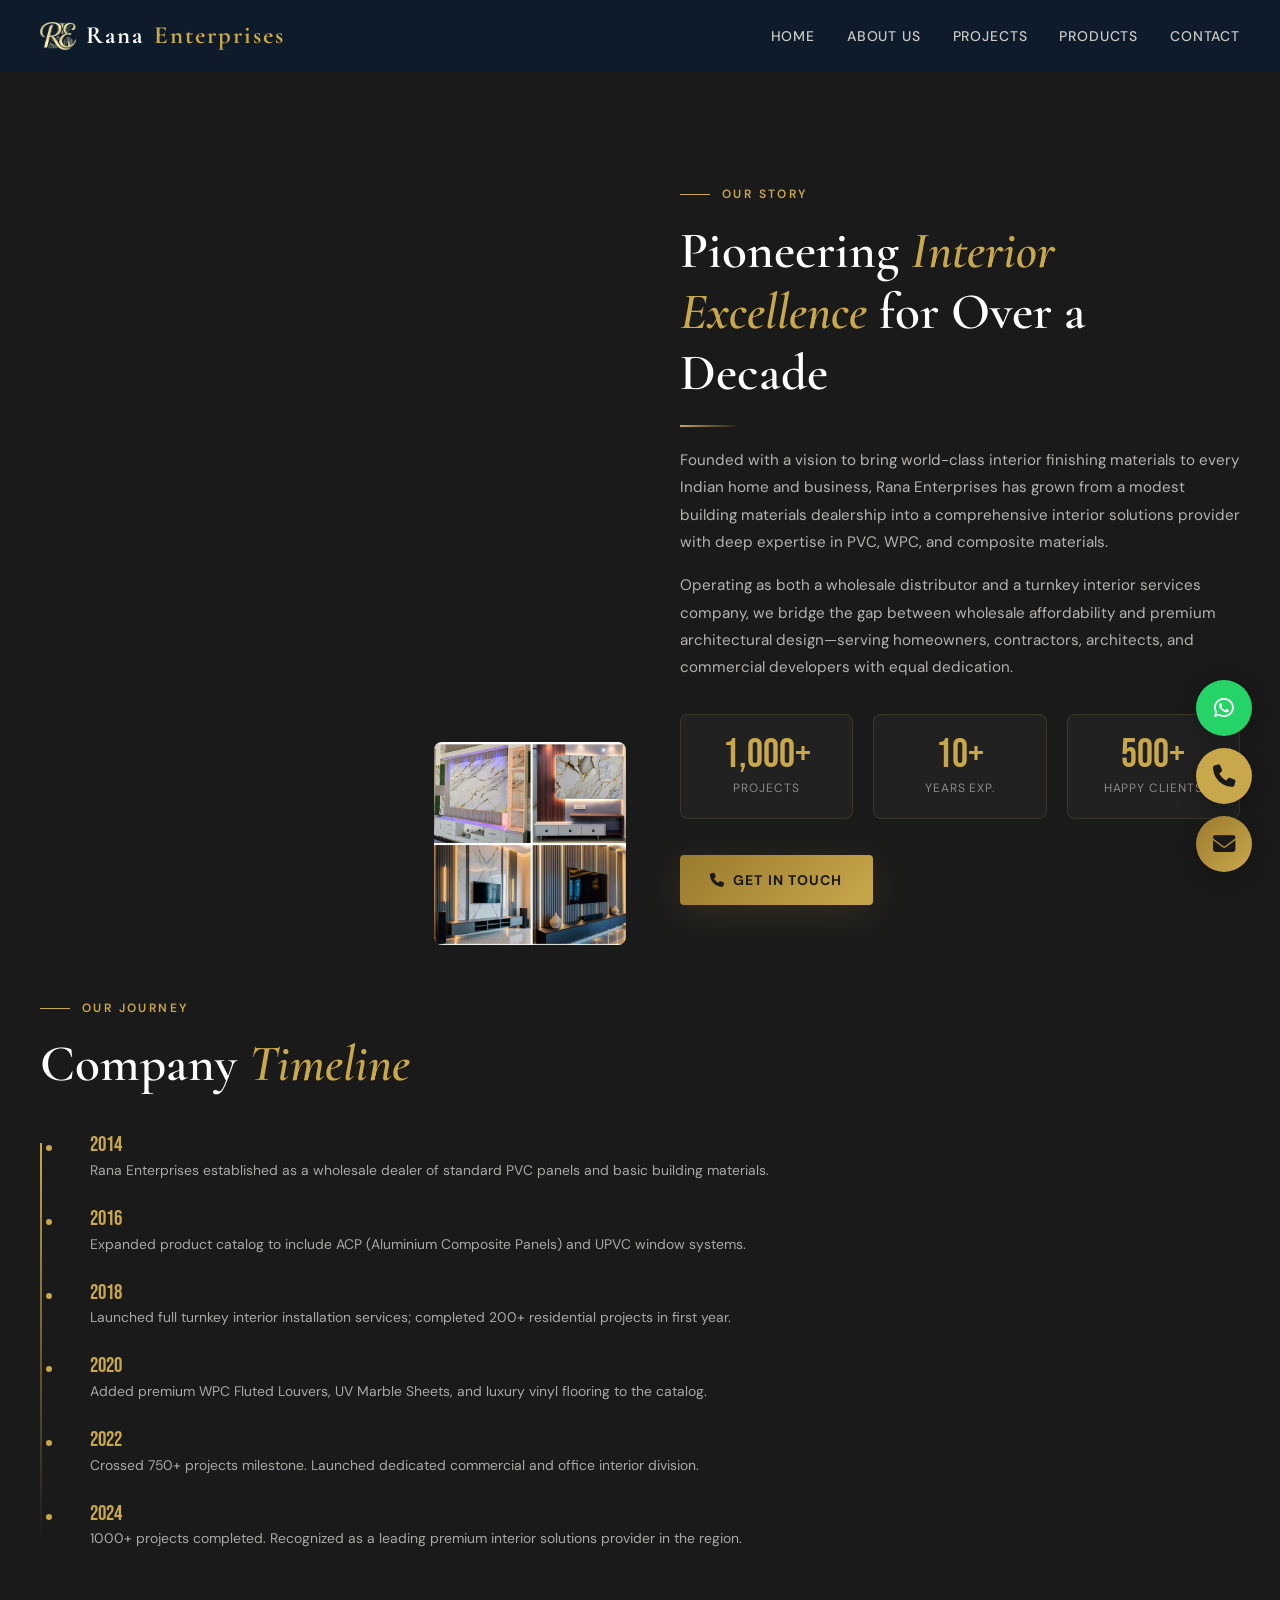
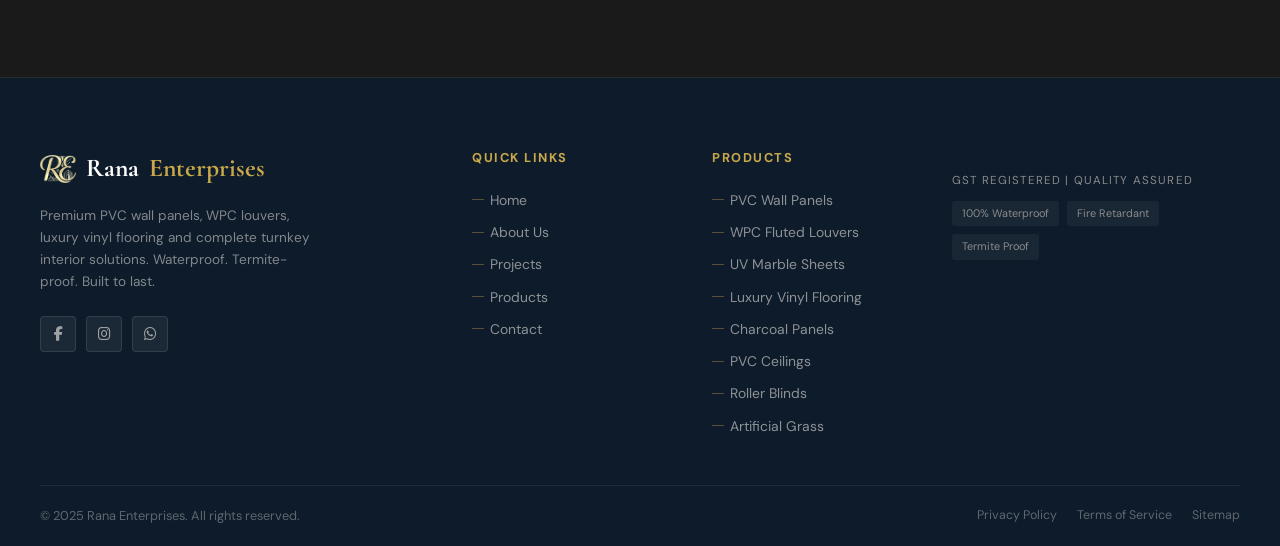
==== commit d1e856ff: "f" ====
--- a/about.html
+++ b/about.html
@@ -231,6 +231,13 @@
   <a href="contact.html" class="floating-btn floating-btn-quote" title="Get Quote"><i class="fas fa-envelope"></i></a>
 </div>
 <script src="app.js"></script>
-<script>window.addEventListener("load", function(){ setTimeout(function(){ document.getElementById("loader").classList.add("hidden"); }, 1900); initCounters(); initAOS(); });</script>
+<script>
+  function startPage() {
+    setTimeout(function(){ document.getElementById("loader").classList.add("hidden"); }, 450);
+    initCounters(); initAOS();
+  }
+  document.addEventListener("DOMContentLoaded", startPage, { once: true });
+  setTimeout(function(){ document.getElementById("loader").classList.add("hidden"); }, 2500);
+</script>
 </body>
 </html>
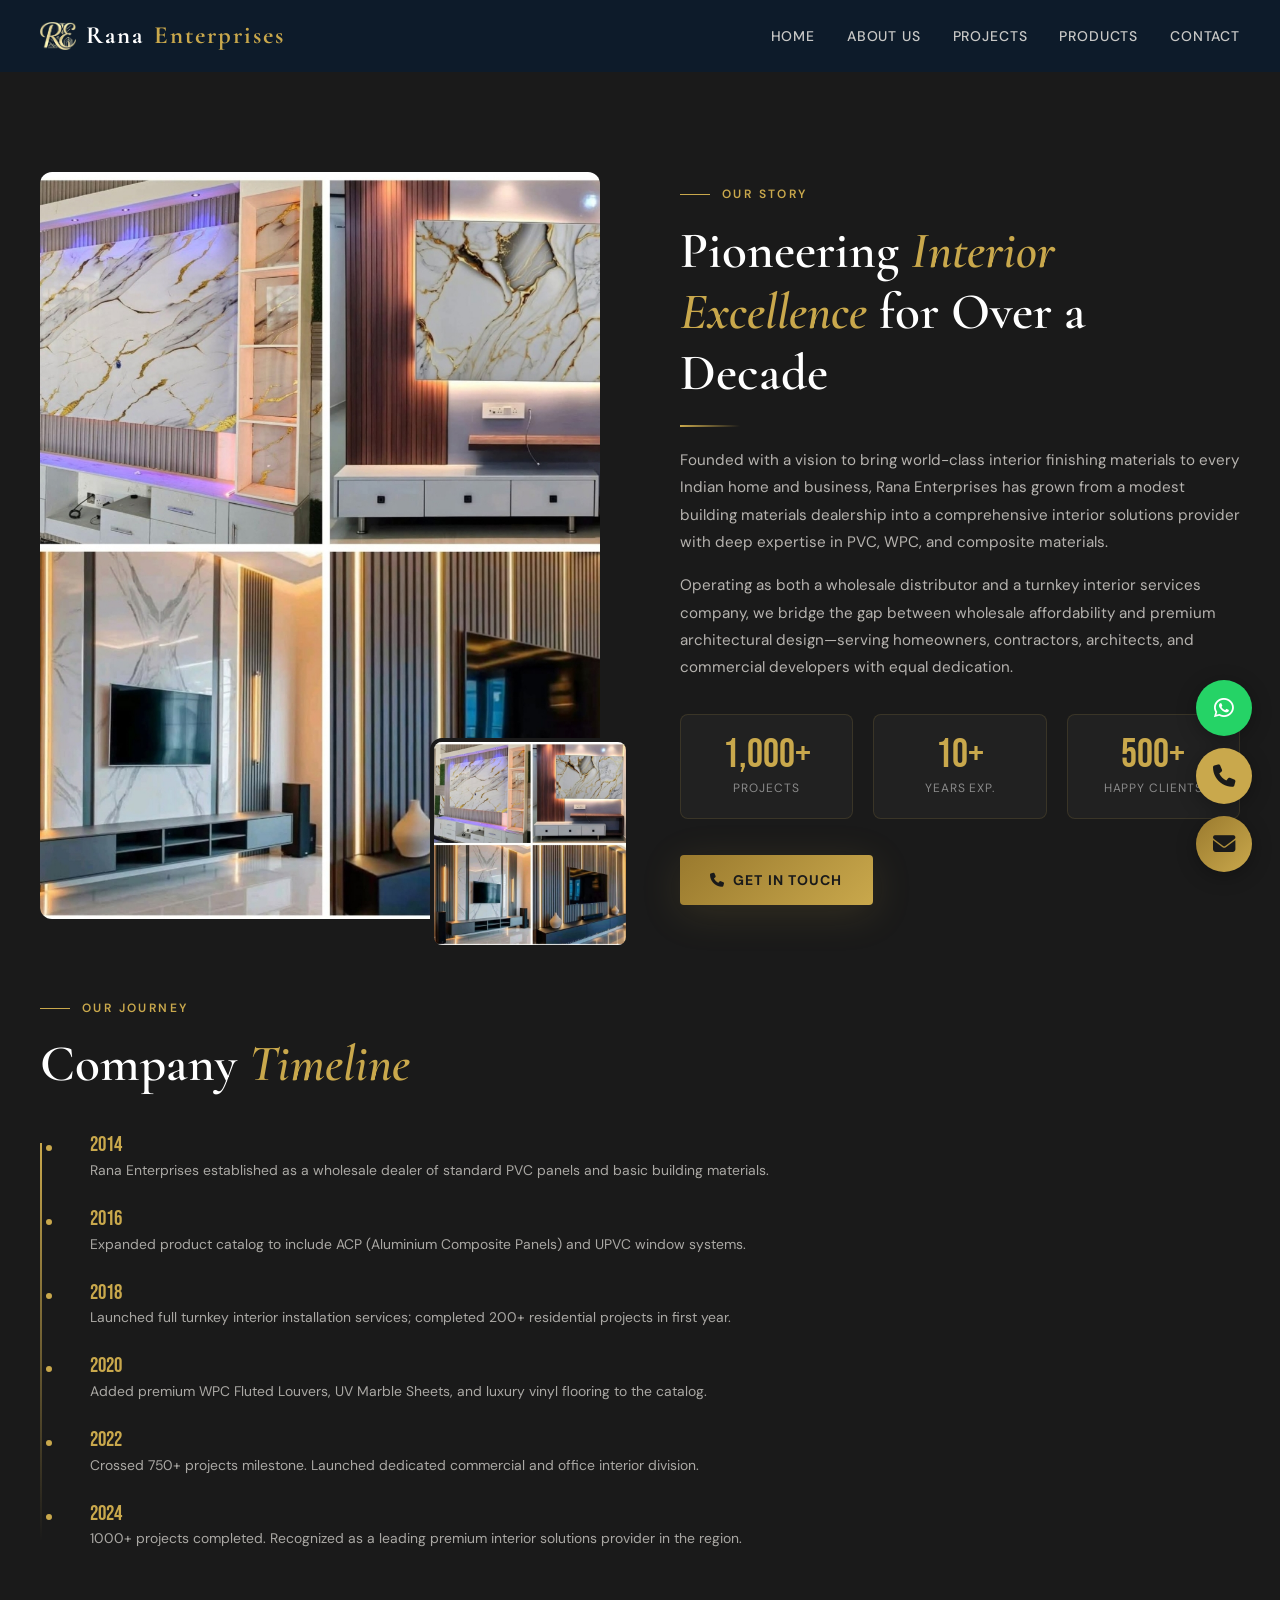
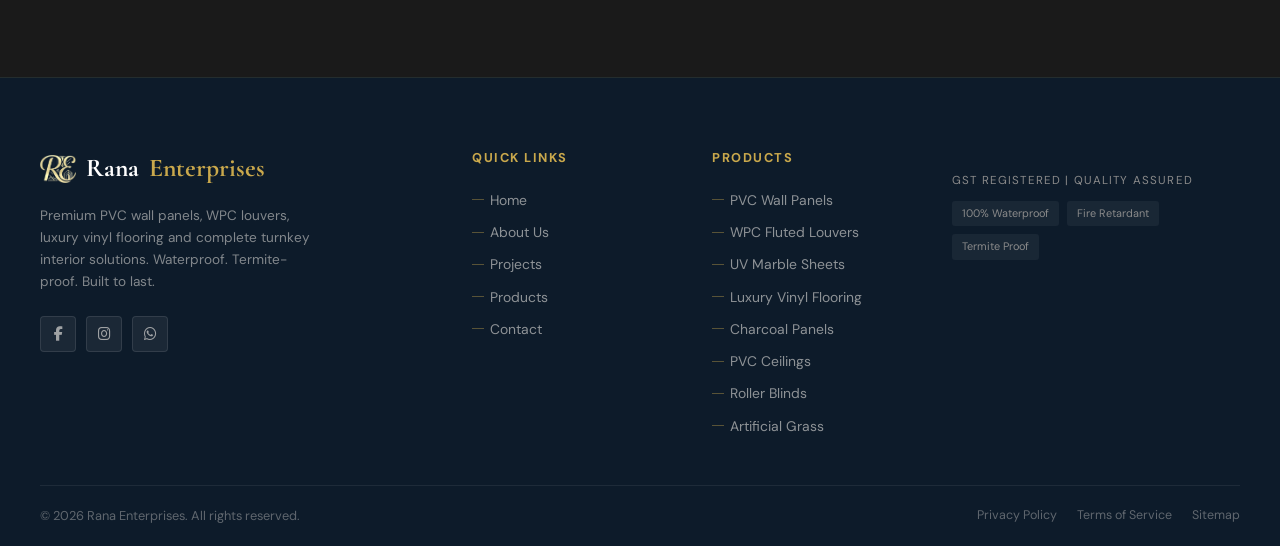
==== commit 6675e494: "Fix footer links, add privacy/terms pages, update sitemap and navbar background" ====
--- a/about.html
+++ b/about.html
@@ -82,7 +82,7 @@
       <div class="about-grid">
         <div class="about-images" data-aos="fade-right">
           <div class="about-img-main">
-            <video src="images/about .mp4" class="about-main-video" autoplay muted loop playsinline preload="metadata" aria-label="Rana Enterprises interior solutions"></video>
+            <video src="images/about .mp4" class="about-main-video" autoplay muted loop playsinline preload="none" poster="images/img.jpeg" aria-label="Rana Enterprises interior solutions"></video>
           </div>
           <div class="about-img-accent">
             <img src="images/img.jpeg" alt="PVC Panel Installation" loading="lazy">
@@ -174,14 +174,14 @@
         <div class="footer-col">
           <h4>Products</h4>
           <div class="footer-links">
-            <a href="#">PVC Wall Panels</a>
-            <a href="#">WPC Fluted Louvers</a>
-            <a href="#">UV Marble Sheets</a>
-            <a href="#">Luxury Vinyl Flooring</a>
-            <a href="#">Charcoal Panels</a>
-            <a href="#">PVC Ceilings</a>
-            <a href="#">Roller Blinds</a>
-            <a href="#">Artificial Grass</a>
+            <a href="products.html">PVC Wall Panels</a>
+            <a href="products.html">WPC Fluted Louvers</a>
+            <a href="products.html">UV Marble Sheets</a>
+            <a href="products.html">Luxury Vinyl Flooring</a>
+            <a href="products.html">Charcoal Panels</a>
+            <a href="products.html">PVC Ceilings</a>
+            <a href="products.html">Roller Blinds</a>
+            <a href="products.html">Artificial Grass</a>
           </div>
         </div>
         <div class="footer-col">
@@ -199,11 +199,11 @@
   </div>
   <div class="container">
     <div class="footer-bottom">
-      <p>© 2025 Rana Enterprises. All rights reserved.</p>
+      <p>© 2026 Rana Enterprises. All rights reserved.</p>
       <div class="footer-bottom-links">
-        <a href="#">Privacy Policy</a>
-        <a href="#">Terms of Service</a>
-        <a href="#">Sitemap</a>
+        <a href="privacy.html">Privacy Policy</a>
+        <a href="terms.html">Terms of Service</a>
+        <a href="sitemap.xml">Sitemap</a>
       </div>
     </div>
   </div></footer><div class="modal-overlay" id="quote-modal">
@@ -230,14 +230,18 @@
   <a href="tel:+919265211720" class="floating-btn floating-btn-call" title="Call"><i class="fas fa-phone"></i></a>
   <a href="contact.html" class="floating-btn floating-btn-quote" title="Get Quote"><i class="fas fa-envelope"></i></a>
 </div>
-<script src="app.js"></script>
+<script src="app.js" defer></script>
 <script>
+  function hideLoader() {
+    const loader = document.getElementById("loader");
+    if (loader) loader.classList.add("hidden");
+  }
   function startPage() {
-    setTimeout(function(){ document.getElementById("loader").classList.add("hidden"); }, 450);
+    hideLoader();
     initCounters(); initAOS();
   }
   document.addEventListener("DOMContentLoaded", startPage, { once: true });
-  setTimeout(function(){ document.getElementById("loader").classList.add("hidden"); }, 2500);
+  setTimeout(hideLoader, 2000);
 </script>
 </body>
 </html>
--- a/style.css
+++ b/style.css
@@ -34,6 +34,9 @@
   overflow-x: hidden;
   line-height: 1.6;
 }
+body.page-fixed-nav {
+  padding-top: 72px;
+}
 
 img { max-width:100%; display:block; }
 a { text-decoration:none; color:inherit; }
@@ -105,6 +108,13 @@
   justify-content: space-between;
   transition: var(--transition);
   background: transparent;
+}
+body.page-fixed-nav #navbar {
+  background: rgba(10,18,28,0.97);
+  backdrop-filter: blur(20px);
+}
+body.page-fixed-nav #navbar.scrolled {
+  background: rgba(10,18,28,0.97);
 }
 #navbar.scrolled {
   background: rgba(10,18,28,0.97);
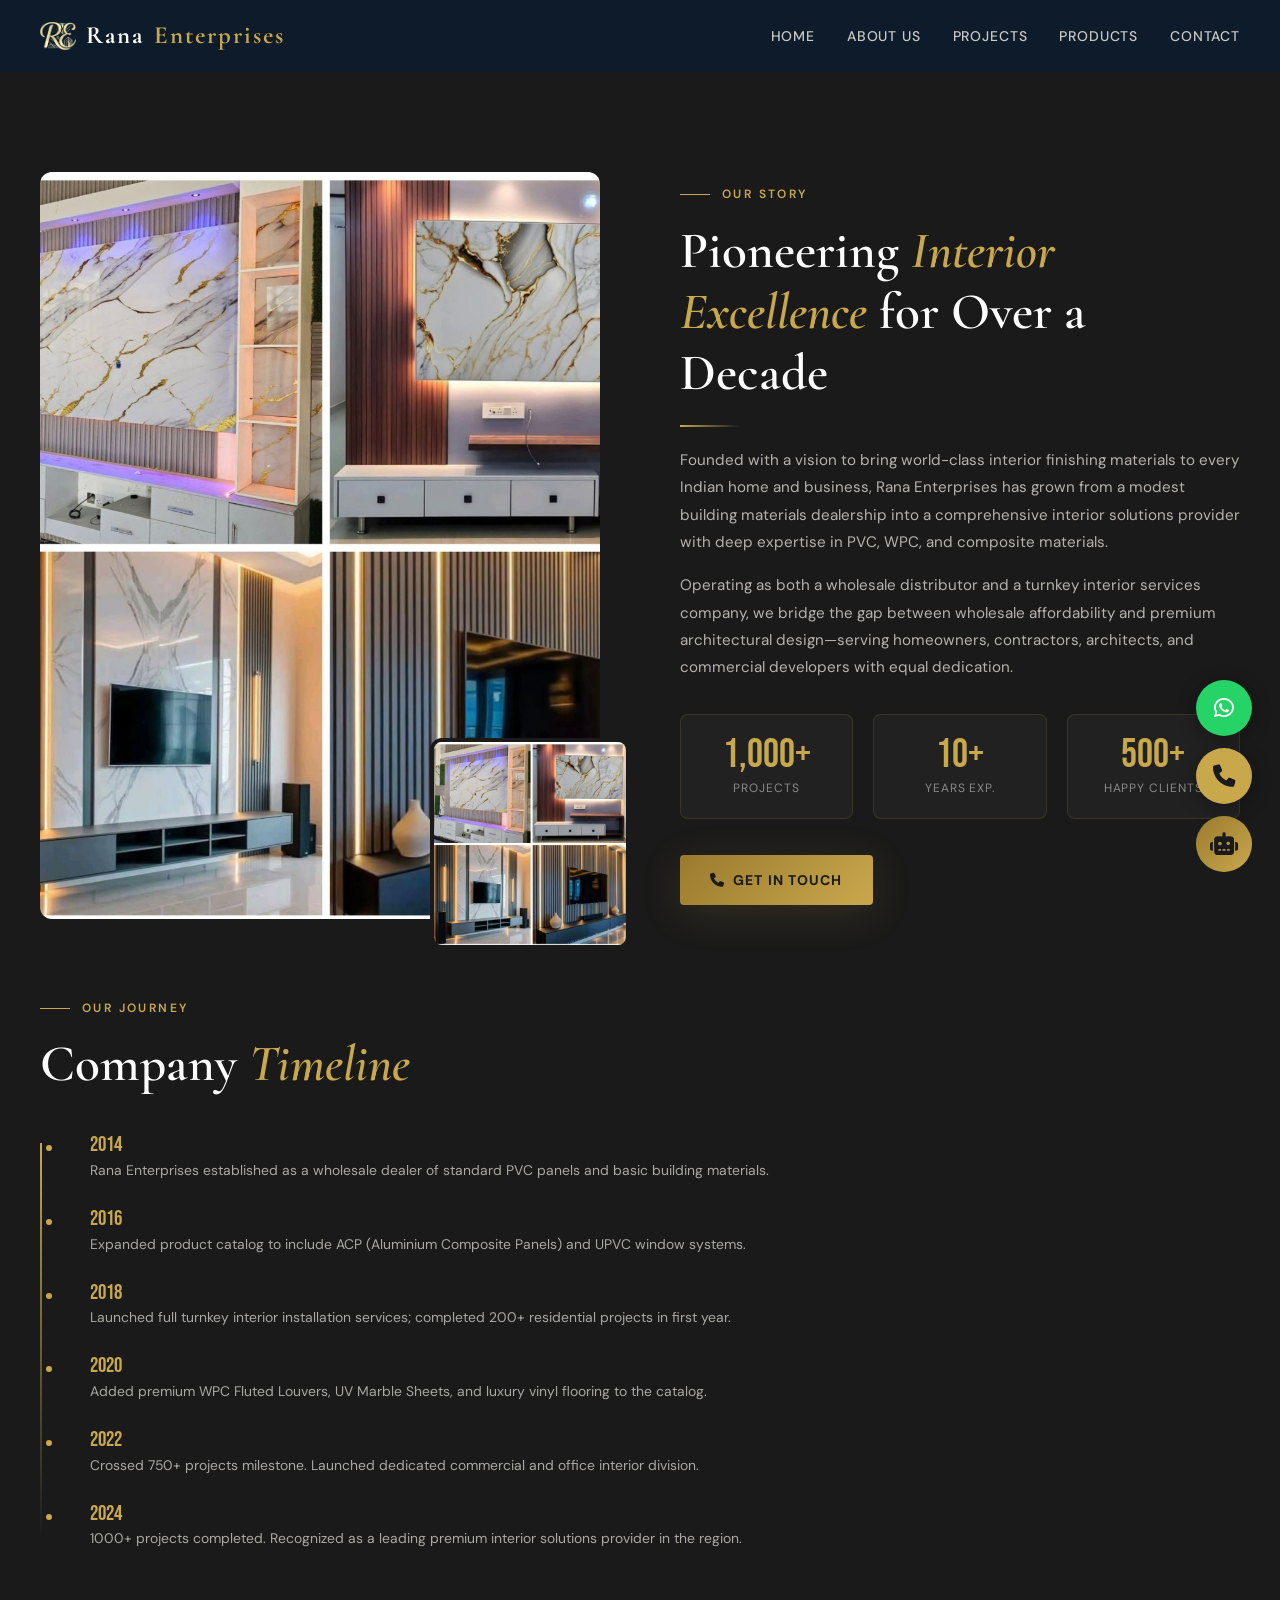
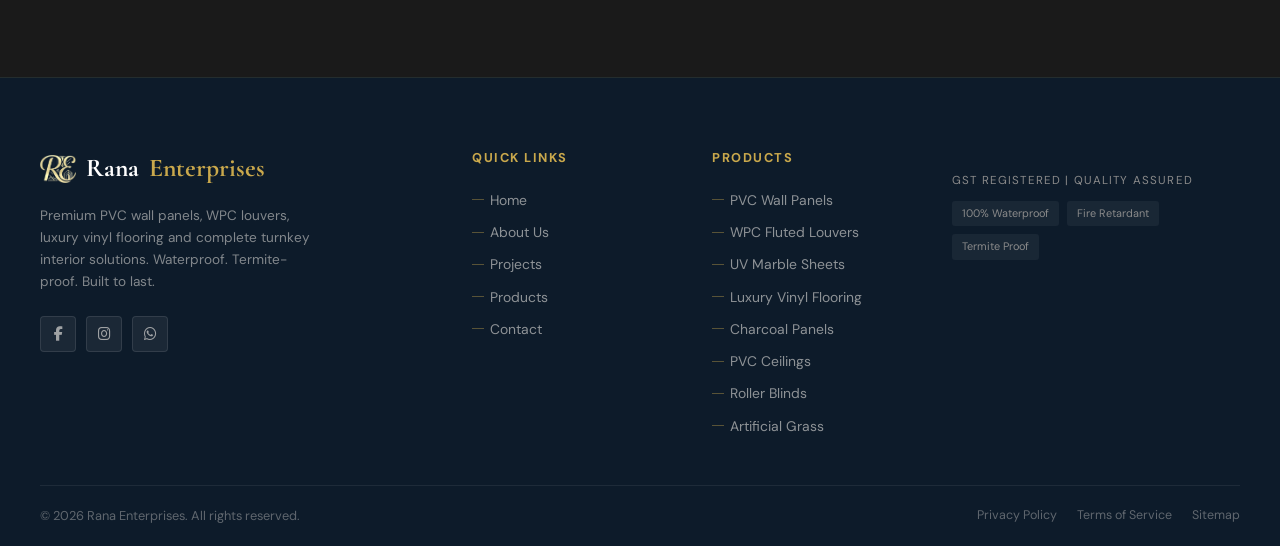
==== commit 4ec7c637: "Enhance chatbot UI and filter interactions" ====
--- a/about.html
+++ b/about.html
@@ -228,7 +228,7 @@
 <div class="floating-buttons">
   <a href="https://wa.me/919265211720" class="floating-btn floating-btn-whatsapp" title="WhatsApp"><i class="fab fa-whatsapp"></i></a>
   <a href="tel:+919265211720" class="floating-btn floating-btn-call" title="Call"><i class="fas fa-phone"></i></a>
-  <a href="contact.html" class="floating-btn floating-btn-quote" title="Get Quote"><i class="fas fa-envelope"></i></a>
+  <a href="#" onclick="openChatbotModal(); return false;" class="floating-btn floating-btn-quote" title="Chatbot"><i class="fas fa-robot"></i></a>
 </div>
 <script src="app.js" defer></script>
 <script>
--- a/style.css
+++ b/style.css
@@ -314,11 +314,65 @@
 .floating-btn-quote {
   background: linear-gradient(135deg, var(--gold-dark), var(--gold));
   color: var(--charcoal);
+  position: relative;
+  overflow: hidden;
+  animation: heroFloatPulse 2.4s ease-in-out infinite;
+  box-shadow: 0 0 0 0 rgba(201,168,76,0.6);
+}
+
+.floating-btn-quote::after {
+  content: 'typing...';
+  position: absolute;
+  bottom: 64px;
+  left: 50%;
+  transform: translateX(-50%);
+  background: rgba(10,18,28,0.95);
+  color: var(--gold-light);
+  font-size: 0.72rem;
+  letter-spacing: 0.08em;
+  text-transform: uppercase;
+  padding: 6px 10px;
+  border-radius: 999px;
+  white-space: nowrap;
+  opacity: 0;
+  pointer-events: none;
+  animation: typingHint 2.4s ease-in-out infinite;
+}
+
+.floating-btn-quote::before {
+  content: '';
+  position: absolute;
+  inset: -2px;
+  border-radius: 50%;
+  border: 2px solid rgba(201,168,76,0.45);
+  animation: heroRingPulse 2.2s ease-out infinite;
 }
 
 .floating-btn-quote:hover {
   transform: scale(1.1) translateY(-3px);
   box-shadow: 0 8px 30px rgba(201,168,76,0.3);
+  animation-play-state: paused;
+}
+
+.floating-btn-quote:hover::after {
+  animation-play-state: paused;
+}
+
+@keyframes heroFloatPulse {
+  0%, 100% { transform: translateY(0) scale(1); box-shadow: 0 0 0 0 rgba(201,168,76,0.35); }
+  50% { transform: translateY(-6px) scale(1.04); box-shadow: 0 0 0 10px rgba(201,168,76,0); }
+}
+
+@keyframes heroRingPulse {
+  0% { transform: scale(0.9); opacity: 0.9; }
+  100% { transform: scale(1.35); opacity: 0; }
+}
+
+@keyframes typingHint {
+  0% { opacity: 0; transform: translateX(-50%) translateY(6px); }
+  20% { opacity: 1; transform: translateX(-50%) translateY(0); }
+  80% { opacity: 1; transform: translateX(-50%) translateY(0); }
+  100% { opacity: 0; transform: translateX(-50%) translateY(-6px); }
 }
 
 .whatsapp-float {
@@ -1470,10 +1524,19 @@
   align-items: center;
   gap: 10px;
   padding: 7px 0;
+}
+.filter-check input {
+  accent-color: var(--gold);
   cursor: pointer;
 }
-.filter-check input { accent-color: var(--gold); }
-.filter-check label {
+.filter-check-label {
+  display: flex;
+  align-items: center;
+  gap: 10px;
+  cursor: pointer;
+  flex: 1;
+}
+.filter-check-text {
   font-size: 0.85rem;
   color: rgba(248,244,238,0.7);
   cursor: pointer;
@@ -1796,6 +1859,158 @@
   width: 100%;
   position: relative;
   animation: modal-in 0.3s ease;
+}
+.chatbot-box {
+  max-width: 560px;
+  padding: 32px;
+}
+.chatbot-header {
+  display: flex;
+  align-items: flex-start;
+  gap: 12px;
+  margin-bottom: 16px;
+}
+.chatbot-avatar {
+  width: 48px;
+  height: 48px;
+  display: flex;
+  align-items: center;
+  justify-content: center;
+  border-radius: 50%;
+  background: rgba(201,168,76,0.15);
+  color: var(--gold);
+  font-size: 1.2rem;
+  overflow: visible;
+  flex-shrink: 0;
+  padding: 2px;
+}
+
+.chatbot-avatar img {
+  width: 100%;
+  height: 100%;
+  object-fit: contain;
+  border-radius: 50%;
+}
+
+.chatbot-avatar i {
+  display: flex;
+  align-items: center;
+  justify-content: center;
+  width: 100%;
+  height: 100%;
+}
+.chatbot-header h3 {
+  font-size: 1.1rem;
+  margin-bottom: 4px;
+  color: var(--cream);
+}
+.chatbot-header p {
+  font-size: 0.9rem;
+  color: var(--text-muted);
+  line-height: 1.5;
+}
+.chatbot-messages {
+  display: flex;
+  flex-direction: column;
+  gap: 10px;
+  margin-bottom: 16px;
+  max-height: 320px;
+  min-height: 180px;
+  overflow-y: auto;
+  padding-right: 6px;
+}
+.chatbot-bubble {
+  background: rgba(201,168,76,0.12);
+  border: 1px solid rgba(201,168,76,0.2);
+  border-radius: 14px;
+  padding: 12px 14px;
+  color: var(--cream);
+  font-size: 0.95rem;
+  line-height: 1.6;
+  max-width: 90%;
+  opacity: 0;
+  transform: translateY(10px);
+  transition: opacity 0.3s ease, transform 0.3s ease;
+}
+.chatbot-bubble.show {
+  opacity: 1;
+  transform: translateY(0);
+}
+.chatbot-bubble.user {
+  background: rgba(30,58,95,0.7);
+  border-color: rgba(201,168,76,0.25);
+  margin-left: 20px;
+  align-self: flex-end;
+}
+.chatbot-bubble.assistant {
+  margin-right: 20px;
+  align-self: flex-start;
+}
+.chatbot-typing {
+  display: inline-flex;
+  gap: 5px;
+  padding: 10px 14px;
+  align-self: flex-start;
+}
+.chatbot-typing span {
+  width: 7px;
+  height: 7px;
+  border-radius: 50%;
+  background: var(--gold-light);
+  animation: chat-bounce 1s infinite ease-in-out;
+}
+.chatbot-typing span:nth-child(2) { animation-delay: 0.15s; }
+.chatbot-typing span:nth-child(3) { animation-delay: 0.3s; }
+@keyframes chat-bounce {
+  0%, 80%, 100% { transform: translateY(0); opacity: 0.5; }
+  40% { transform: translateY(-5px); opacity: 1; }
+}
+.chatbot-answers {
+  display: flex;
+  flex-direction: column;
+  gap: 10px;
+  margin-bottom: 16px;
+}
+.chatbot-answers label {
+  font-size: 0.9rem;
+  color: var(--cream);
+  margin-bottom: 4px;
+  display: block;
+}
+.chatbot-answers select,
+.chatbot-answers textarea,
+.chatbot-answers input {
+  width: 100%;
+  padding: 12px 14px;
+  border-radius: 10px;
+  border: 1px solid rgba(201,168,76,0.25);
+  background: rgba(15, 24, 35, 0.95);
+  color: var(--cream);
+  transition: border-color 0.3s, box-shadow 0.3s;
+}
+
+.chatbot-answers select option {
+  background: #0f1823;
+  color: var(--cream);
+}
+.chatbot-answers select:focus,
+.chatbot-answers textarea:focus,
+.chatbot-answers input:focus {
+  border-color: var(--gold);
+  box-shadow: 0 0 0 3px rgba(201,168,76,0.16);
+  outline: none;
+}
+.chatbot-answers textarea {
+  min-height: 110px;
+  resize: vertical;
+}
+.chatbot-answers .chatbot-field-error {
+  border-color: #ff6b6b;
+  box-shadow: 0 0 0 3px rgba(255,107,107,0.16);
+}
+.chatbot-actions button {
+  width: 100%;
+  justify-content: center;
 }
 @keyframes modal-in { from { opacity:0; transform:scale(0.9); } to { opacity:1; transform:scale(1); } }
 .modal-close {
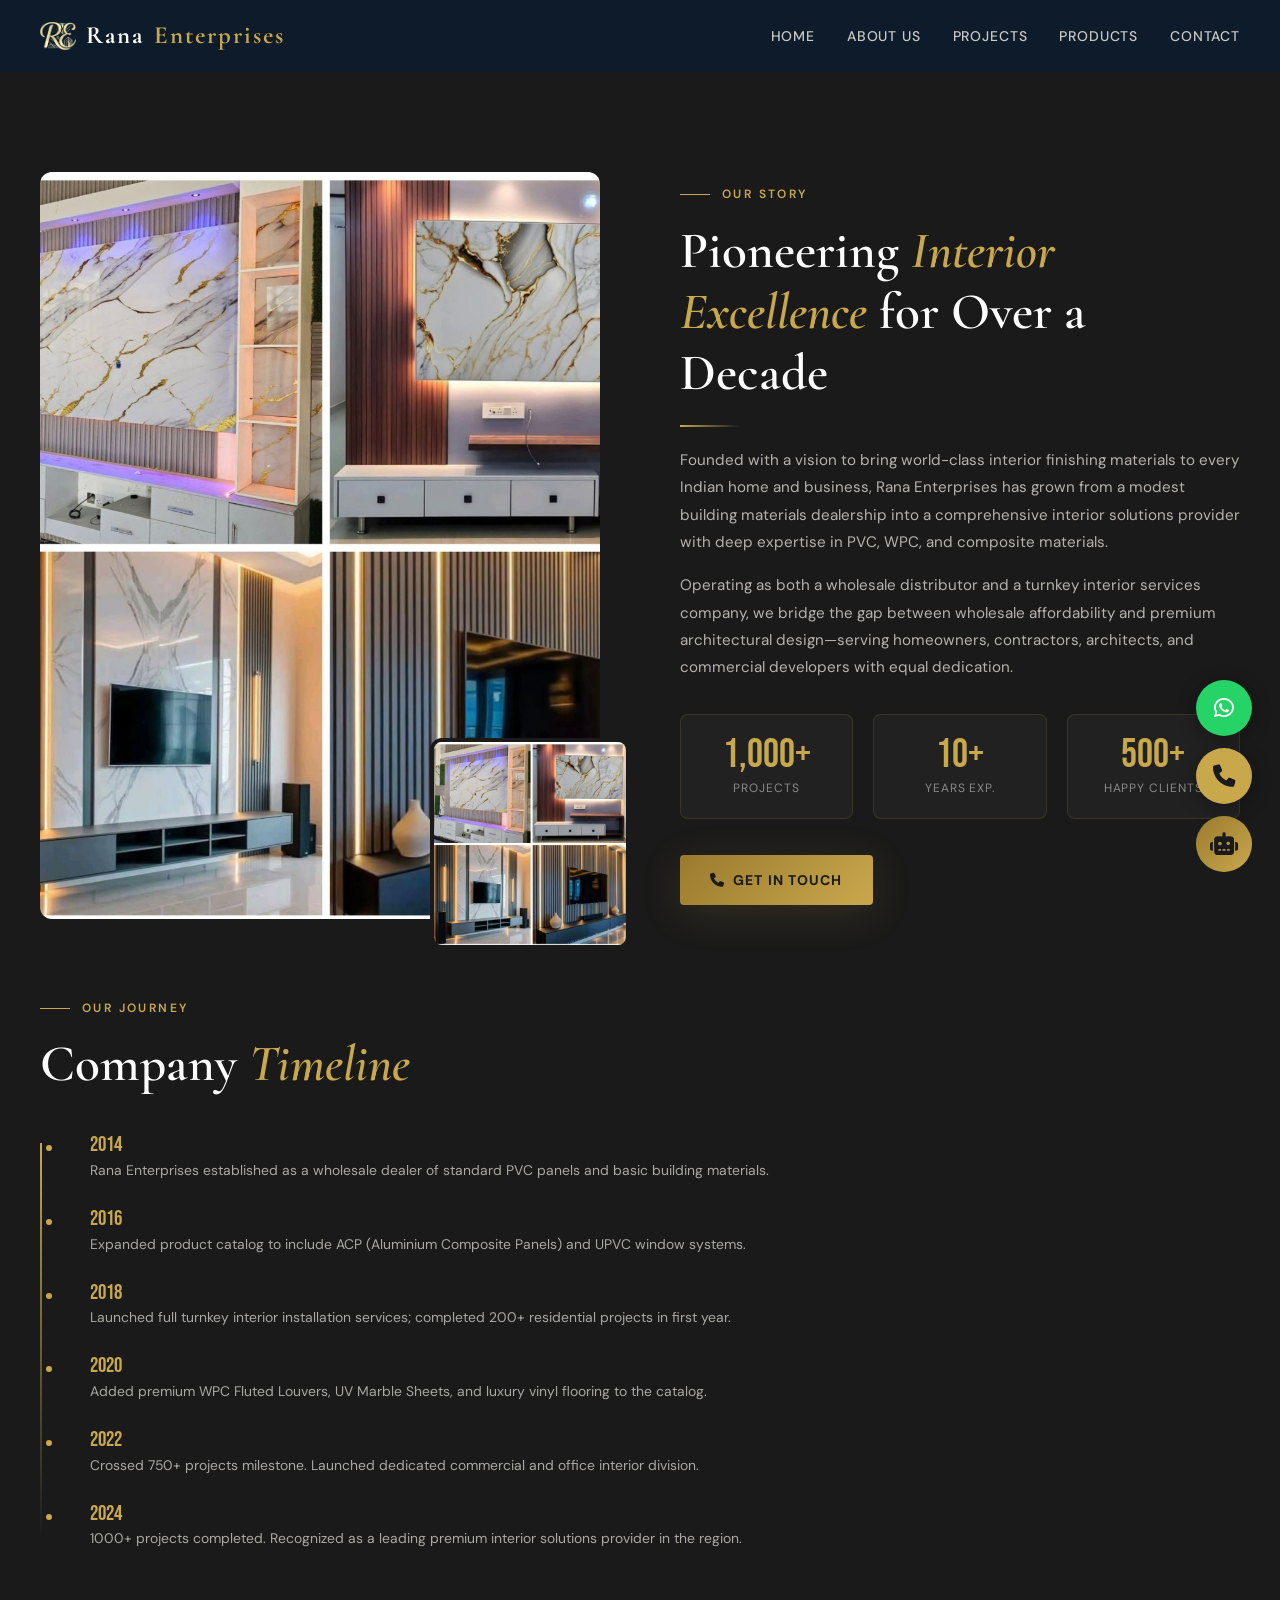
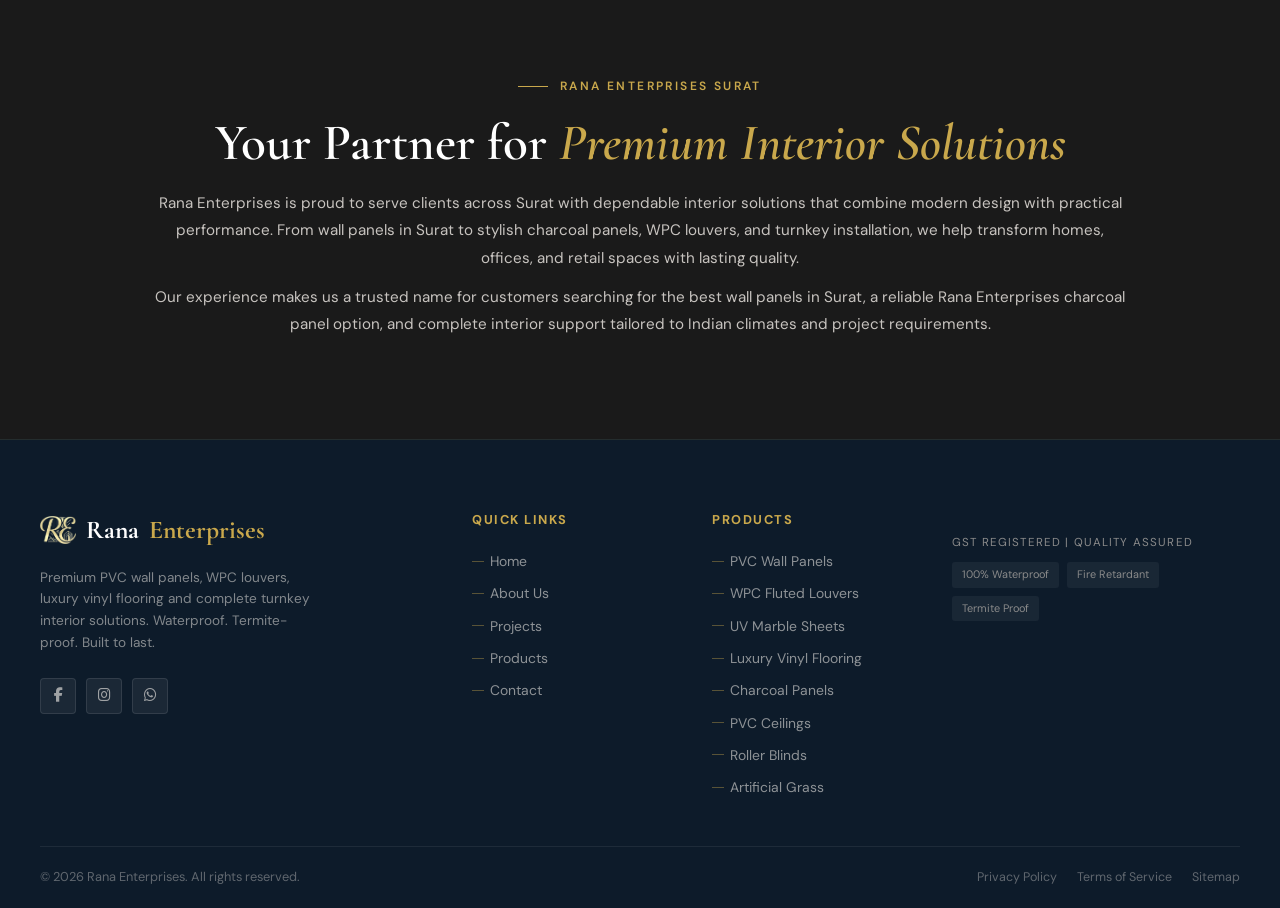
==== commit 16753dfa: "Add SEO-focused content for Surat and Gujarat" ====
--- a/about.html
+++ b/about.html
@@ -4,21 +4,22 @@
 <meta charset="UTF-8">
 <meta name="viewport" content="width=device-width, initial-scale=1.0">
 <title>Rana Enterprises | About Us</title>
-<meta name="description" content="Learn how Rana Enterprises delivers durable PVC, WPC, and composite interior solutions with expert design and installation services.">
+<meta name="description" content="Learn how Rana Enterprises delivers durable PVC, WPC, and composite interior solutions with expert design and installation services in Surat.">
+<meta name="keywords" content="Rana Enterprises, Rana Enterprises Surat, wall panels in Surat, best wall panels in Surat, charcoal panel, Rana Enterprises charcoal panel, interior solutions Surat">
 <meta property="og:title" content="Rana Enterprises | Premium Interior Solutions">
 <meta property="og:description" content="Transform your space with premium PVC wall panels, WPC louvers, and flooring systems. Waterproof. Termite-proof. 1000+ projects.">
 <meta property="og:type" content="website">
 <meta property="og:url" content="https://ranaenterprise.netlify.app/about.html">
 <meta property="og:site_name" content="Rana Enterprises">
-<meta property="og:image" content="https://ranaenterprise.netlify.app/images/hero%20image.jpeg">
+<meta property="og:image" content="https://ranaenterprise.netlify.app/images/hero-image.jpeg">
 <meta name="twitter:card" content="summary_large_image">
 <meta name="twitter:title" content="Rana Enterprises | Premium Interior Solutions">
 <meta name="twitter:description" content="Learn about Rana Enterprises and our premium interior materials and turnkey installation services.">
-<meta name="twitter:image" content="https://ranaenterprise.netlify.app/images/hero%20image.jpeg">
+<meta name="twitter:image" content="https://ranaenterprise.netlify.app/images/hero-image.jpeg">
 <link rel="canonical" href="https://ranaenterprise.netlify.app/about.html">
 <meta name="robots" content="index, follow">
 <meta name="google-site-verification" content="ZkiQlx0ZmdJBZcfLqSFA2sCXxiB3icW25ZagEXzo4P0">
-<link rel="icon" href="images/logo/small logo.png" type="image/png">
+<link rel="icon" href="images/logo/small-logo.png" type="image/png">
 <link rel="preconnect" href="https://fonts.googleapis.com">
 <link href="https://fonts.googleapis.com/css2?family=Cormorant+Garamond:wght@300;400;500;600;700&family=DM+Sans:wght@300;400;500;600&family=Bebas+Neue&display=swap" rel="stylesheet">
 <link rel="stylesheet" href="style.css">
@@ -56,7 +57,7 @@
 </div>
 <nav id="navbar">
   <a href="index.html" class="nav-logo">
-    <div class="nav-logo-icon"><img src="images/logo/small logo.png" alt="Rana Enterprises logo"></div>
+    <div class="nav-logo-icon"><img src="images/logo/small-logo.png" alt="Rana Enterprises logo"></div>
     Rana <span>Enterprises</span>
   </a>
   <div class="nav-menu" id="nav-menu">
@@ -82,7 +83,7 @@
       <div class="about-grid">
         <div class="about-images" data-aos="fade-right">
           <div class="about-img-main">
-            <video src="images/about .mp4" class="about-main-video" autoplay muted loop playsinline preload="none" poster="images/img.jpeg" aria-label="Rana Enterprises interior solutions"></video>
+            <video src="images/about.mp4" class="about-main-video" autoplay muted loop playsinline preload="none" poster="images/img.jpeg" aria-label="Rana Enterprises interior solutions"></video>
           </div>
           <div class="about-img-accent">
             <img src="images/img.jpeg" alt="PVC Panel Installation" loading="lazy">
@@ -145,6 +146,19 @@
       </div>
     </div>
   </section>
+
+  <section class="section-pad" style="padding-top:0;">
+    <div class="container">
+      <div class="section-label" style="justify-content:center">Rana Enterprises Surat</div>
+      <h2 class="section-title" style="text-align:center;margin-bottom:16px">Your Partner for <em>Premium Interior Solutions</em></h2>
+      <p style="max-width:980px;margin:0 auto 12px;font-size:0.95rem;color:rgba(248,244,238,0.78);line-height:1.8;text-align:center">
+        Rana Enterprises is proud to serve clients across Surat with dependable interior solutions that combine modern design with practical performance. From wall panels in Surat to stylish charcoal panels, WPC louvers, and turnkey installation, we help transform homes, offices, and retail spaces with lasting quality.
+      </p>
+      <p style="max-width:980px;margin:0 auto;font-size:0.95rem;color:rgba(248,244,238,0.78);line-height:1.8;text-align:center">
+        Our experience makes us a trusted name for customers searching for the best wall panels in Surat, a reliable Rana Enterprises charcoal panel option, and complete interior support tailored to Indian climates and project requirements.
+      </p>
+    </div>
+  </section>
 </div>
 
 <!-- ==========================================<footer>==========================================-->
@@ -153,7 +167,7 @@
     <div class="container">
       <div class="footer-grid">
         <div class="footer-brand">
-          <div class="footer-logo"><div class="nav-logo-icon"><img src="images/logo/small logo.png" alt="Rana Enterprises logo"></div>Rana <span>Enterprises</span></div>
+          <div class="footer-logo"><div class="nav-logo-icon"><img src="images/logo/small-logo.png" alt="Rana Enterprises logo"></div>Rana <span>Enterprises</span></div>
           <p class="footer-tagline">Premium PVC wall panels, WPC louvers, luxury vinyl flooring and complete turnkey interior solutions. Waterproof. Termite-proof. Built to last.</p>
           <div class="footer-socials">
             <a href="https://www.facebook.com/share/1EucKPHmj1/" class="social-btn" aria-label="Facebook" target="_blank" rel="noopener noreferrer"><i class="fab fa-facebook-f"></i></a>
--- a/style.css
+++ b/style.css
@@ -534,7 +534,7 @@
   inset: 0;
   background:
     linear-gradient(135deg, rgba(13,27,42,0.97) 0%, rgba(13,27,42,0.7) 50%, rgba(13,27,42,0.85) 100%),
-    url("images/hero image.jpeg") center/cover no-repeat;
+    url("images/hero-image.jpeg") center/cover no-repeat;
   z-index: 0;
 }
 .hero-bg::after {
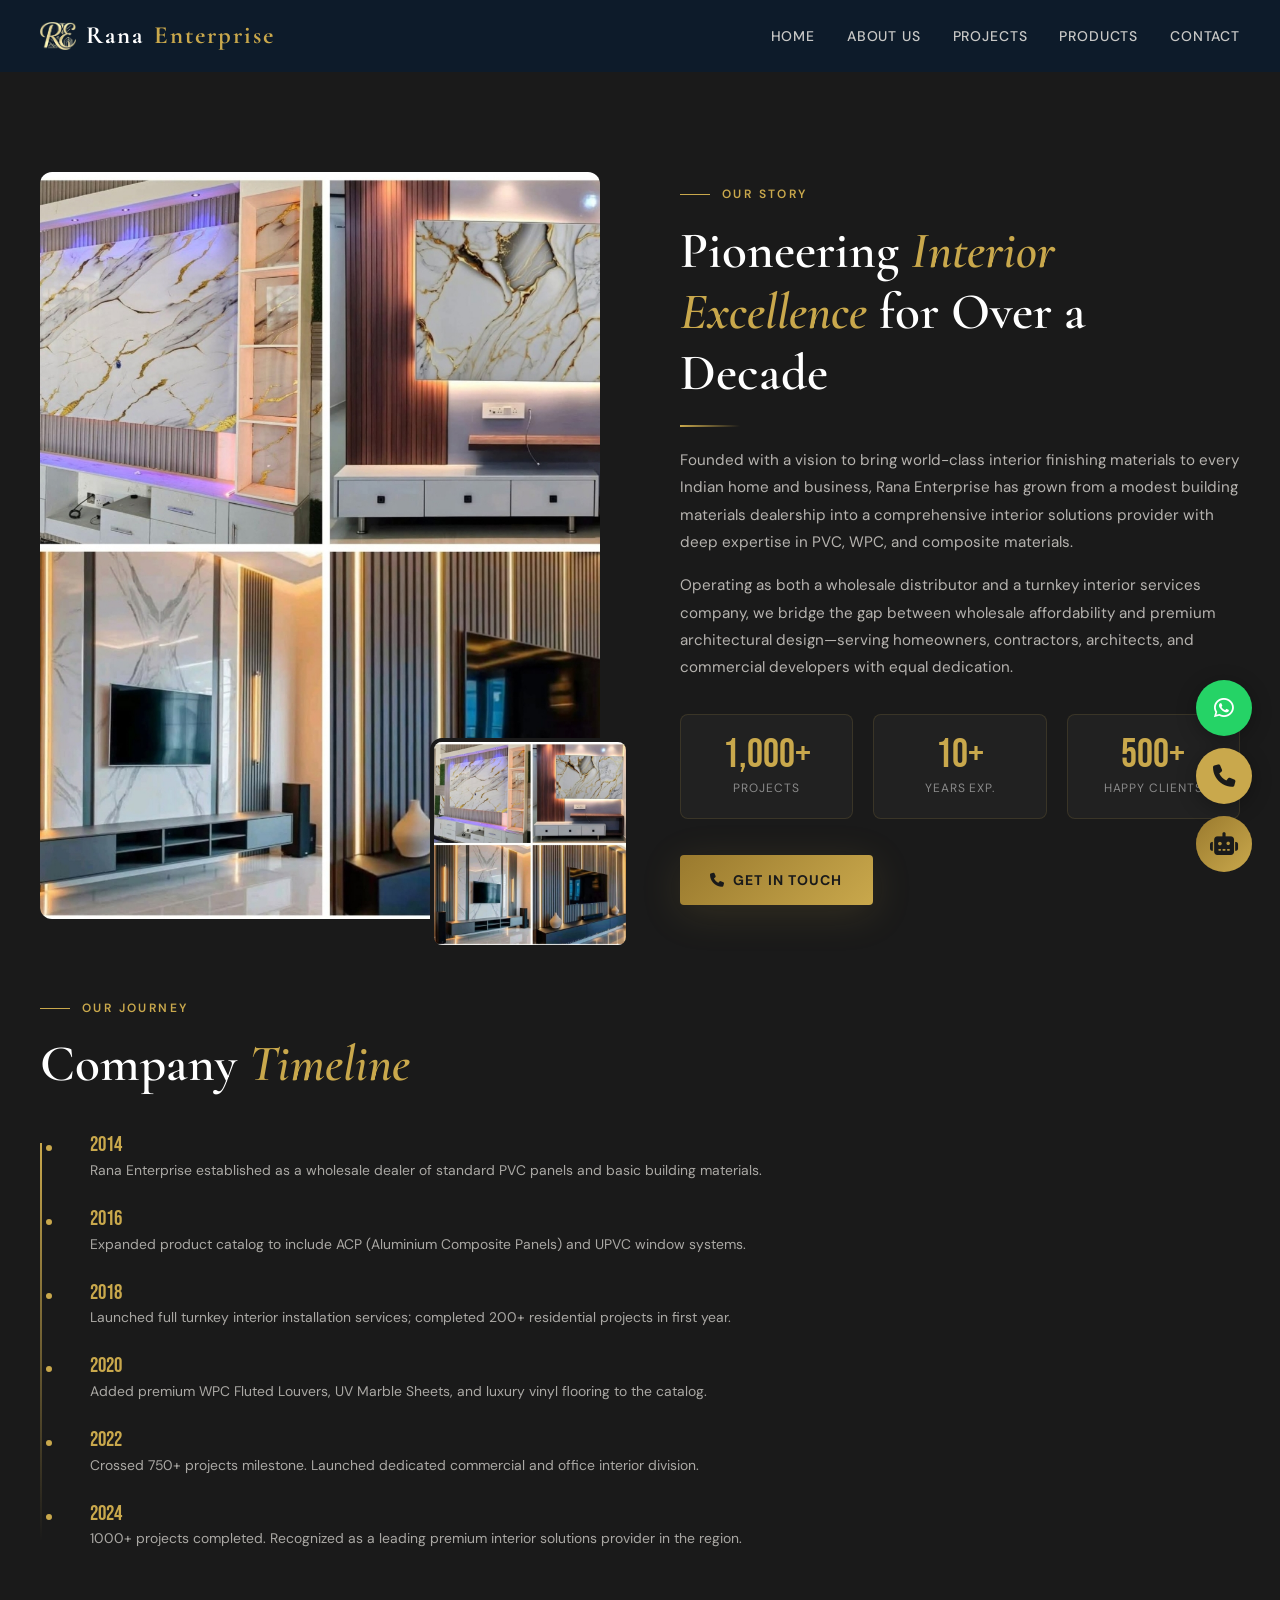
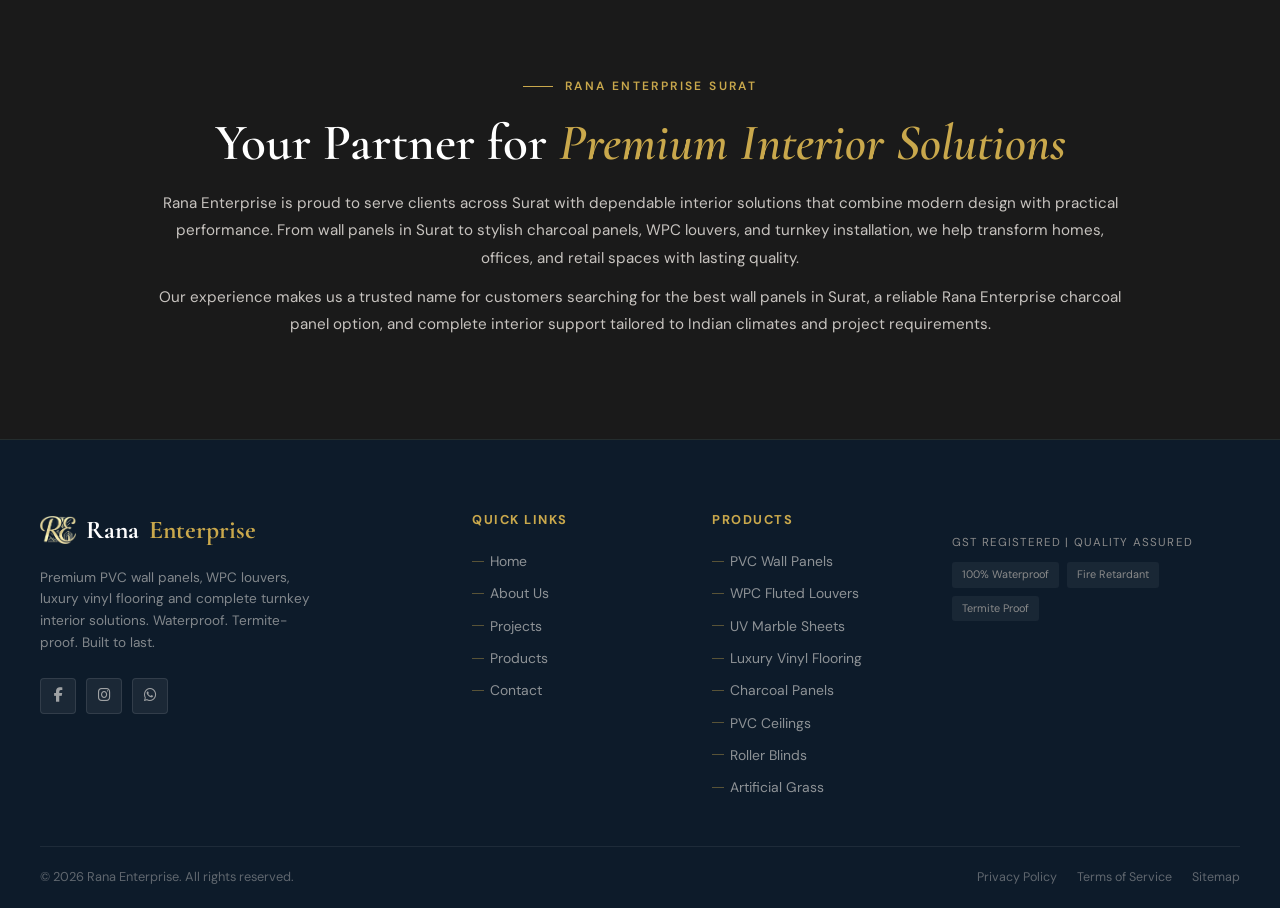
==== commit 6a36d679: "Update brand name and contact email" ====
--- a/about.html
+++ b/about.html
@@ -3,20 +3,20 @@
 <head>
 <meta charset="UTF-8">
 <meta name="viewport" content="width=device-width, initial-scale=1.0">
-<title>Rana Enterprises | About Us</title>
-<meta name="description" content="Learn how Rana Enterprises delivers durable PVC, WPC, and composite interior solutions with expert design and installation services in Surat.">
-<meta name="keywords" content="Rana Enterprises, Rana Enterprises Surat, wall panels in Surat, best wall panels in Surat, charcoal panel, Rana Enterprises charcoal panel, interior solutions Surat">
-<meta property="og:title" content="Rana Enterprises | Premium Interior Solutions">
+<title>Rana Enterprise | About Us</title>
+<meta name="description" content="Learn how Rana Enterprise delivers durable PVC, WPC, and composite interior solutions with expert design and installation services in Surat.">
+<meta name="keywords" content="Rana Enterprise, Rana Enterprise Surat, wall panels in Surat, best wall panels in Surat, charcoal panel, Rana Enterprise charcoal panel, interior solutions Surat">
+<meta property="og:title" content="Rana Enterprise | Premium Interior Solutions">
 <meta property="og:description" content="Transform your space with premium PVC wall panels, WPC louvers, and flooring systems. Waterproof. Termite-proof. 1000+ projects.">
 <meta property="og:type" content="website">
-<meta property="og:url" content="https://ranaenterprise.netlify.app/about.html">
-<meta property="og:site_name" content="Rana Enterprises">
-<meta property="og:image" content="https://ranaenterprise.netlify.app/images/hero-image.jpeg">
+<meta property="og:url" content="https://rana-enterprise.com/about.html">
+<meta property="og:site_name" content="Rana Enterprise">
+<meta property="og:image" content="https://rana-enterprise.com/images/hero-image.jpeg">
 <meta name="twitter:card" content="summary_large_image">
-<meta name="twitter:title" content="Rana Enterprises | Premium Interior Solutions">
-<meta name="twitter:description" content="Learn about Rana Enterprises and our premium interior materials and turnkey installation services.">
-<meta name="twitter:image" content="https://ranaenterprise.netlify.app/images/hero-image.jpeg">
-<link rel="canonical" href="https://ranaenterprise.netlify.app/about.html">
+<meta name="twitter:title" content="Rana Enterprise | Premium Interior Solutions">
+<meta name="twitter:description" content="Learn about Rana Enterprise and our premium interior materials and turnkey installation services.">
+<meta name="twitter:image" content="https://rana-enterprise.com/images/hero-image.jpeg">
+<link rel="canonical" href="https://rana-enterprise.com/about.html">
 <meta name="robots" content="index, follow">
 <meta name="google-site-verification" content="ZkiQlx0ZmdJBZcfLqSFA2sCXxiB3icW25ZagEXzo4P0">
 <link rel="icon" href="images/logo/small-logo.png" type="image/png">
@@ -28,7 +28,7 @@
 {
   "@context": "https://schema.org",
   "@type": "LocalBusiness",
-  "name": "Rana Enterprises",
+  "name": "Rana Enterprise",
   "description": "Premium PVC wall panels, WPC louvers, flooring systems, and turnkey interior solutions.",
   "telephone": "+91-92652-11720",
   "address": {
@@ -43,22 +43,22 @@
 {
   "@context": "https://schema.org",
   "@type": "WebSite",
-  "name": "Rana Enterprises",
+  "name": "Rana Enterprise",
   "alternateName": "Rana",
-  "url": "https://ranaenterprise.netlify.app/"
+  "url": "https://rana-enterprise.com/"
 }
 </script>
 </head>
 <body>
 <div id="scroll-progress"></div>
 <div id="loader">
-  <div class="loader-logo">Rana Enterprises</div>
+  <div class="loader-logo">Rana Enterprise</div>
   <div class="loader-line"><div class="loader-line-fill"></div></div>
 </div>
 <nav id="navbar">
   <a href="index.html" class="nav-logo">
-    <div class="nav-logo-icon"><img src="images/logo/small-logo.png" alt="Rana Enterprises logo"></div>
-    Rana <span>Enterprises</span>
+    <div class="nav-logo-icon"><img src="images/logo/small-logo.png" alt="Rana Enterprise logo"></div>
+    Rana <span>Enterprise</span>
   </a>
   <div class="nav-menu" id="nav-menu">
     <a href="index.html" data-page="home">Home</a>
@@ -83,7 +83,7 @@
       <div class="about-grid">
         <div class="about-images" data-aos="fade-right">
           <div class="about-img-main">
-            <video src="images/about.mp4" class="about-main-video" autoplay muted loop playsinline preload="none" poster="images/img.jpeg" aria-label="Rana Enterprises interior solutions"></video>
+            <video src="images/about.mp4" class="about-main-video" autoplay muted loop playsinline preload="none" poster="images/img.jpeg" aria-label="Rana Enterprise interior solutions"></video>
           </div>
           <div class="about-img-accent">
             <img src="images/img.jpeg" alt="PVC Panel Installation" loading="lazy">
@@ -93,7 +93,7 @@
           <div class="section-label">Our Story</div>
           <h1 class="section-title">Pioneering <em>Interior Excellence</em> for Over a Decade</h1>
           <div class="gold-line"></div>
-          <p style="font-size:0.95rem;color:rgba(248,244,238,0.7);line-height:1.8;margin-bottom:16px">Founded with a vision to bring world-class interior finishing materials to every Indian home and business, Rana Enterprises has grown from a modest building materials dealership into a comprehensive interior solutions provider with deep expertise in PVC, WPC, and composite materials.</p>
+          <p style="font-size:0.95rem;color:rgba(248,244,238,0.7);line-height:1.8;margin-bottom:16px">Founded with a vision to bring world-class interior finishing materials to every Indian home and business, Rana Enterprise has grown from a modest building materials dealership into a comprehensive interior solutions provider with deep expertise in PVC, WPC, and composite materials.</p>
           <p style="font-size:0.95rem;color:rgba(248,244,238,0.7);line-height:1.8;margin-bottom:32px">Operating as both a wholesale distributor and a turnkey interior services company, we bridge the gap between wholesale affordability and premium architectural design—serving homeowners, contractors, architects, and commercial developers with equal dedication.</p>
           <div style="display:grid;grid-template-columns:1fr 1fr 1fr;gap:20px;margin-bottom:36px">
             <div style="text-align:center;padding:20px;background:rgba(255,255,255,0.03);border-radius:8px;border:1px solid rgba(201,168,76,0.15)">
@@ -120,7 +120,7 @@
         <div class="timeline">
           <div class="timeline-item">
             <div class="timeline-year">2014</div>
-            <div class="timeline-desc">Rana Enterprises established as a wholesale dealer of standard PVC panels and basic building materials.</div>
+            <div class="timeline-desc">Rana Enterprise established as a wholesale dealer of standard PVC panels and basic building materials.</div>
           </div>
           <div class="timeline-item">
             <div class="timeline-year">2016</div>
@@ -149,13 +149,13 @@
 
   <section class="section-pad" style="padding-top:0;">
     <div class="container">
-      <div class="section-label" style="justify-content:center">Rana Enterprises Surat</div>
+      <div class="section-label" style="justify-content:center">Rana Enterprise Surat</div>
       <h2 class="section-title" style="text-align:center;margin-bottom:16px">Your Partner for <em>Premium Interior Solutions</em></h2>
       <p style="max-width:980px;margin:0 auto 12px;font-size:0.95rem;color:rgba(248,244,238,0.78);line-height:1.8;text-align:center">
-        Rana Enterprises is proud to serve clients across Surat with dependable interior solutions that combine modern design with practical performance. From wall panels in Surat to stylish charcoal panels, WPC louvers, and turnkey installation, we help transform homes, offices, and retail spaces with lasting quality.
+        Rana Enterprise is proud to serve clients across Surat with dependable interior solutions that combine modern design with practical performance. From wall panels in Surat to stylish charcoal panels, WPC louvers, and turnkey installation, we help transform homes, offices, and retail spaces with lasting quality.
       </p>
       <p style="max-width:980px;margin:0 auto;font-size:0.95rem;color:rgba(248,244,238,0.78);line-height:1.8;text-align:center">
-        Our experience makes us a trusted name for customers searching for the best wall panels in Surat, a reliable Rana Enterprises charcoal panel option, and complete interior support tailored to Indian climates and project requirements.
+        Our experience makes us a trusted name for customers searching for the best wall panels in Surat, a reliable Rana Enterprise charcoal panel option, and complete interior support tailored to Indian climates and project requirements.
       </p>
     </div>
   </section>
@@ -167,7 +167,7 @@
     <div class="container">
       <div class="footer-grid">
         <div class="footer-brand">
-          <div class="footer-logo"><div class="nav-logo-icon"><img src="images/logo/small-logo.png" alt="Rana Enterprises logo"></div>Rana <span>Enterprises</span></div>
+          <div class="footer-logo"><div class="nav-logo-icon"><img src="images/logo/small-logo.png" alt="Rana Enterprise logo"></div>Rana <span>Enterprise</span></div>
           <p class="footer-tagline">Premium PVC wall panels, WPC louvers, luxury vinyl flooring and complete turnkey interior solutions. Waterproof. Termite-proof. Built to last.</p>
           <div class="footer-socials">
             <a href="https://www.facebook.com/share/1EucKPHmj1/" class="social-btn" aria-label="Facebook" target="_blank" rel="noopener noreferrer"><i class="fab fa-facebook-f"></i></a>
@@ -213,7 +213,7 @@
   </div>
   <div class="container">
     <div class="footer-bottom">
-      <p>© 2026 Rana Enterprises. All rights reserved.</p>
+      <p>© 2026 Rana Enterprise. All rights reserved.</p>
       <div class="footer-bottom-links">
         <a href="privacy.html">Privacy Policy</a>
         <a href="terms.html">Terms of Service</a>
--- a/style.css
+++ b/style.css
@@ -737,6 +737,9 @@
   aspect-ratio: 4/3;
   cursor: pointer;
   group: '';
+  display: block;
+  text-decoration: none;
+  color: inherit;
 }
 .service-card img,
 .service-card video {
@@ -1554,16 +1557,6 @@
   font-size: 0.85rem;
   color: var(--text-muted);
 }
-.products-sort select {
-  background: var(--charcoal-mid);
-  border: 1px solid rgba(255,255,255,0.1);
-  color: var(--cream);
-  padding: 8px 16px;
-  border-radius: var(--radius);
-  font-size: 0.82rem;
-  outline: none;
-  cursor: pointer;
-}
 
 /* ==========================================
    CONTACT PAGE
@@ -1732,6 +1725,56 @@
   line-height: 1;
 }
 .calc-result-note { font-size: 0.78rem; color: var(--text-muted); margin-top: 6px; }
+
+/* ==========================================
+   FAQ
+==========================================*/
+.faq-list {
+  max-width: 900px;
+  margin: 0 auto;
+  display: grid;
+  gap: 14px;
+}
+
+.faq-item {
+  background: rgba(255,255,255,0.04);
+  border: 1px solid rgba(201,168,76,0.15);
+  border-radius: 12px;
+  padding: 16px 20px;
+}
+
+.faq-item summary {
+  cursor: pointer;
+  font-weight: 600;
+  color: var(--cream);
+  list-style: none;
+  display: flex;
+  align-items: center;
+  justify-content: space-between;
+  gap: 12px;
+}
+
+.faq-item summary::-webkit-details-marker {
+  display: none;
+}
+
+.faq-item summary::after {
+  content: '+';
+  color: var(--gold);
+  font-size: 1.1rem;
+  transition: transform 0.3s ease;
+}
+
+.faq-item[open] summary::after {
+  content: '–';
+  transform: rotate(180deg);
+}
+
+.faq-item p {
+  margin-top: 12px;
+  color: rgba(248,244,238,0.78);
+  line-height: 1.7;
+}
 
 /* ==========================================
    FOOTER
